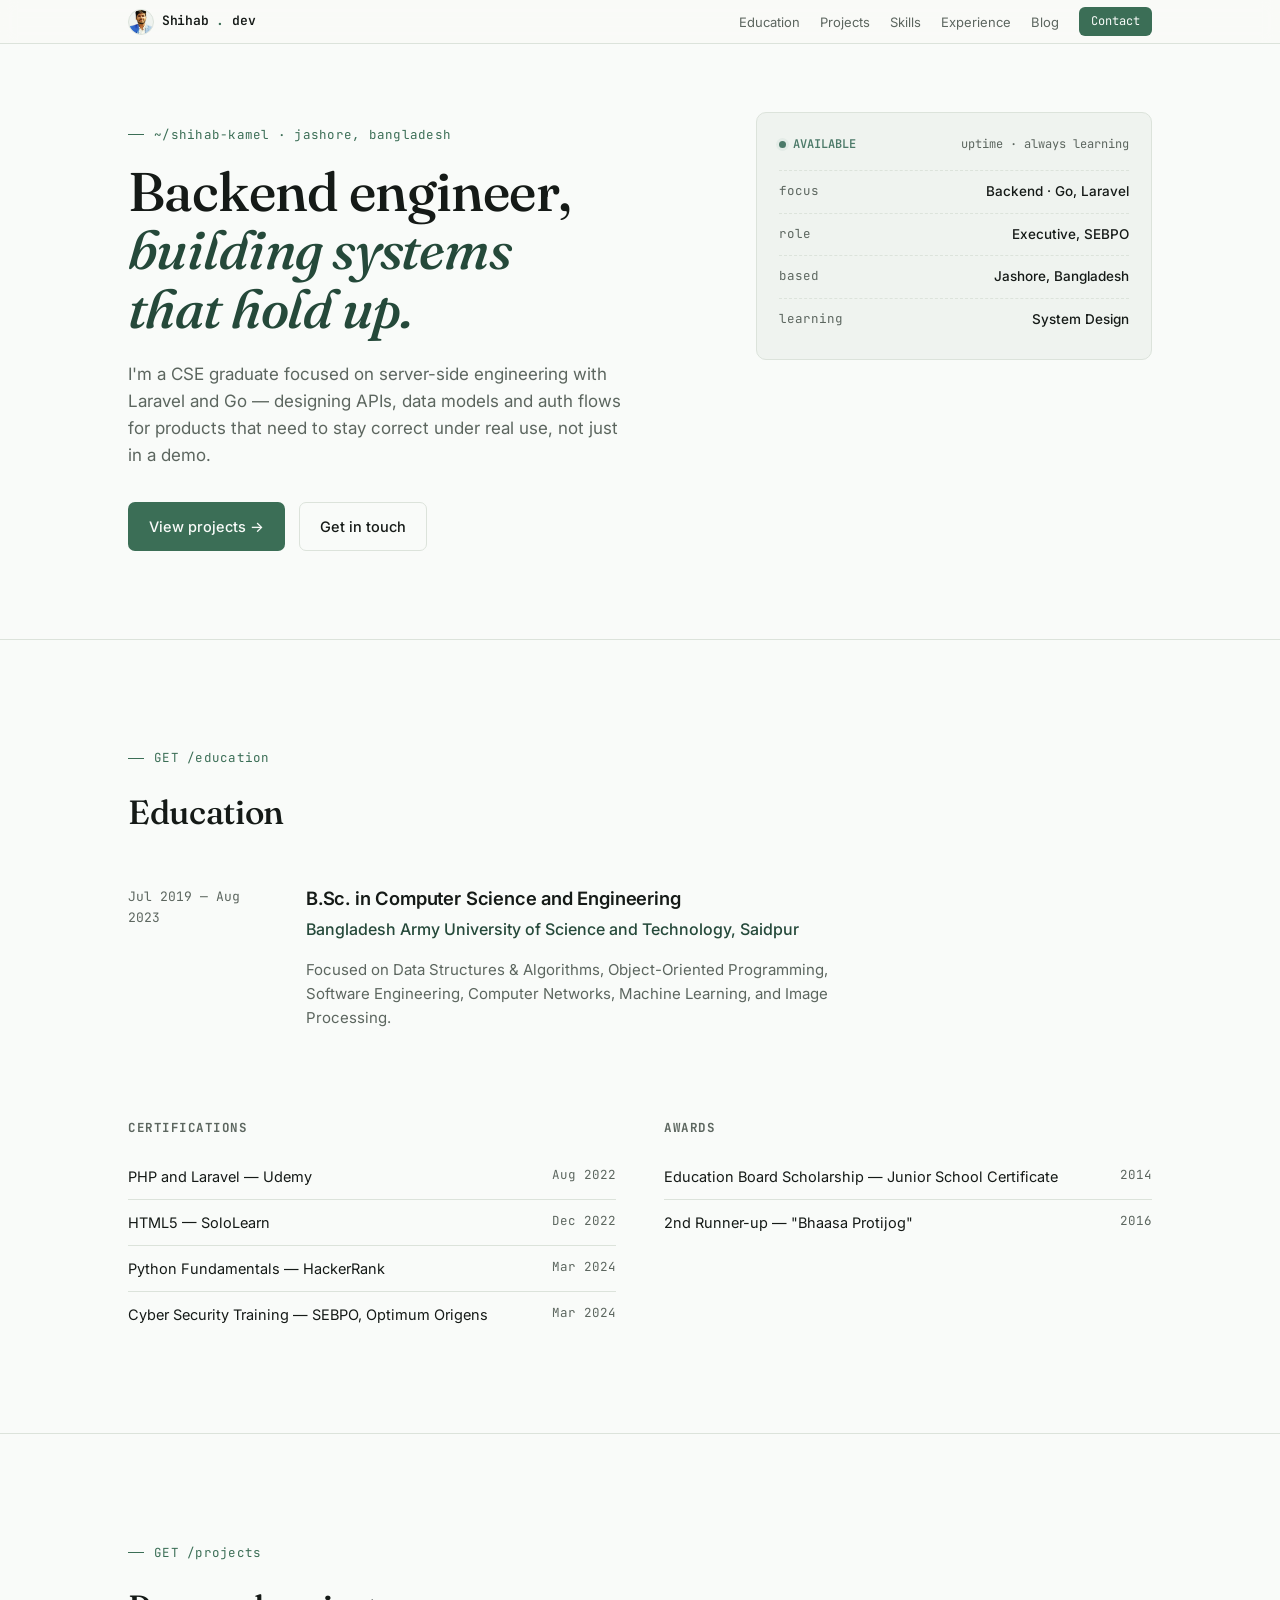
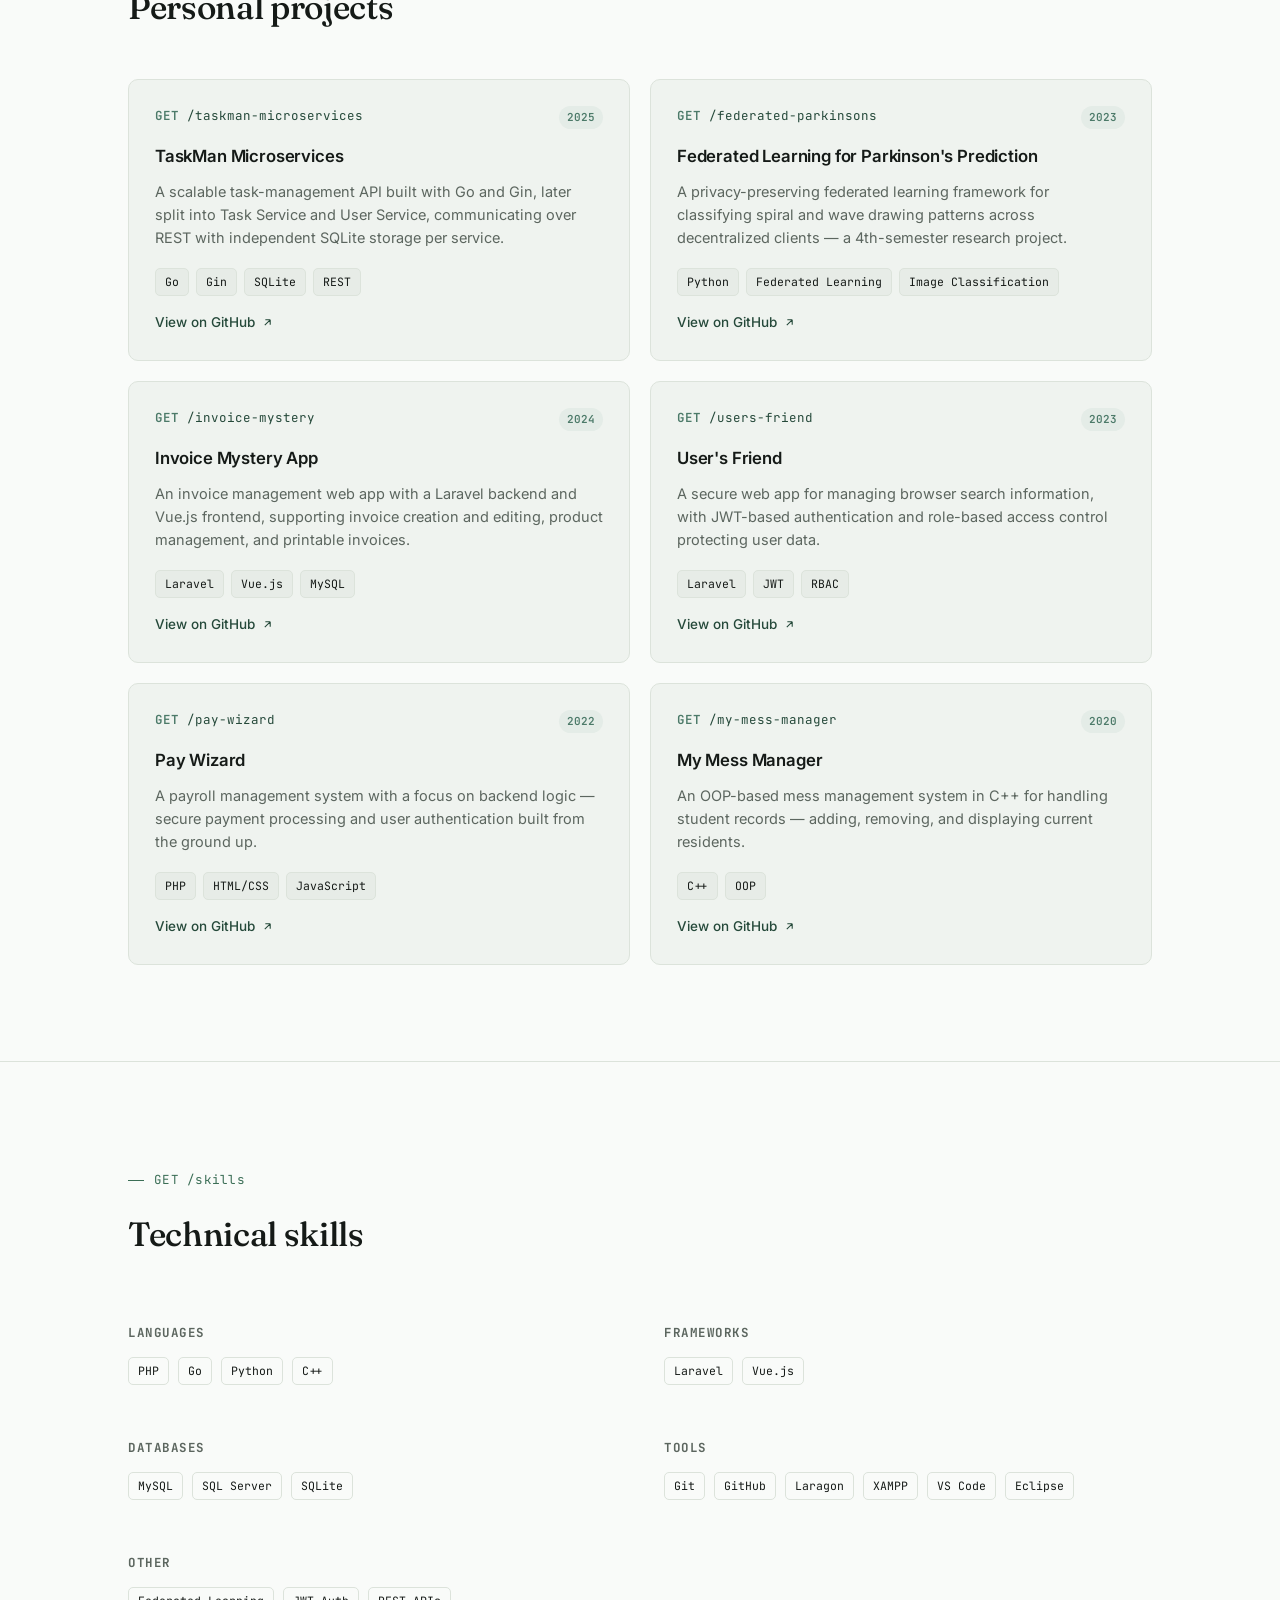
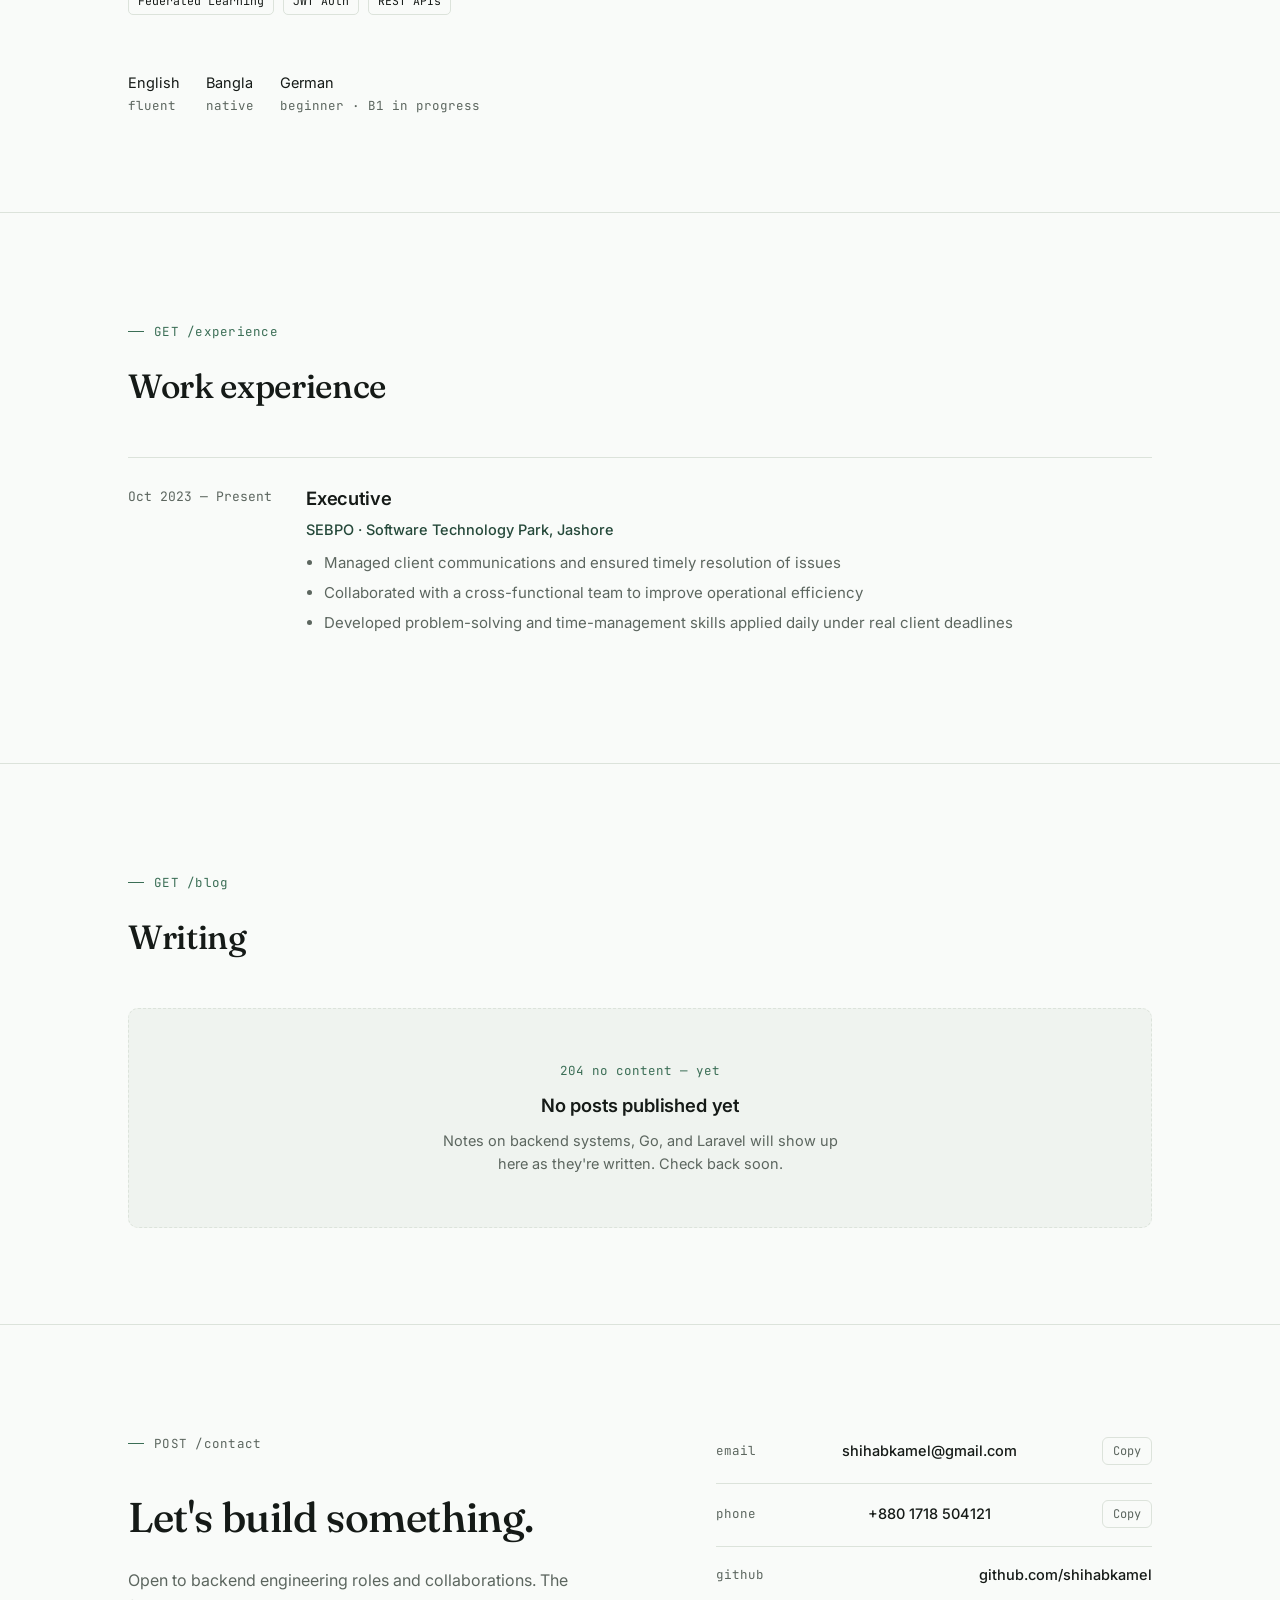
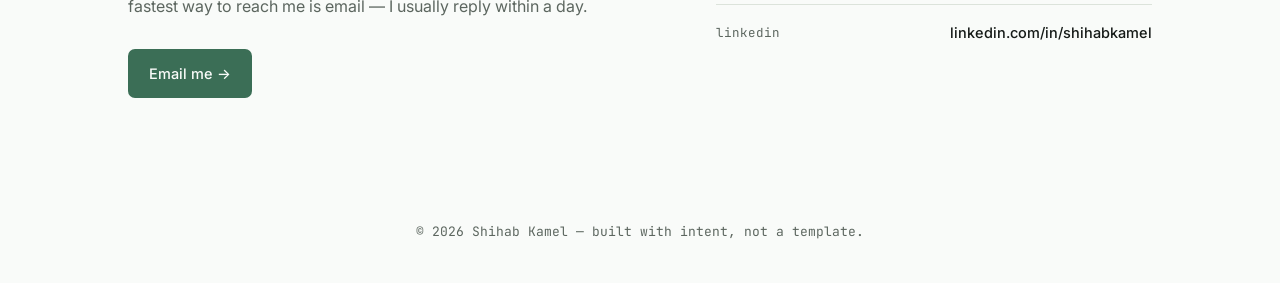
==== index.html @ ed456bc0 "first commit" ====
<!DOCTYPE html>
<html lang="en">
<head>
<meta charset="UTF-8">
<meta name="viewport" content="width=device-width, initial-scale=1.0">
<title>Shihab Kamel — Backend Engineer</title>
<meta name="description" content="Shihab Kamel — Backend engineer specializing in Laravel, Go and scalable, secure web systems.">
<link rel="preconnect" href="https://fonts.googleapis.com">
<link rel="preconnect" href="https://fonts.gstatic.com" crossorigin>
<link href="https://fonts.googleapis.com/css2?family=Fraunces:opsz,wght@9..144,300;9..144,400;9..144,500;9..144,600&family=Inter:wght@400;500;600;700&family=JetBrains+Mono:wght@400;500;600&display=swap" rel="stylesheet">
<style>
  :root{
    --paper:#F9FBF9;
    --surface:#EFF3EF;
    --surface-2:#E7ECE7;
    --ink:#151A17;
    --muted:#5C665F;
    --line:#DCE3DB;
    --accent:#3B6E56;
    --accent-ink:#25493A;
    --accent-soft:#E4EEE7;
    --status:#4C7A69;
    --status-soft:#E4ECE7;
    --radius:10px;
    --maxw:1080px;
  }

  *{box-sizing:border-box;}
  html{scroll-behavior:smooth;}
  @media (prefers-reduced-motion: reduce){
    html{scroll-behavior:auto;}
    *{animation-duration:0.001ms !important; animation-iteration-count:1 !important; transition-duration:0.001ms !important; scroll-behavior:auto !important;}
  }

  body{
    margin:0;
    background:var(--paper);
    color:var(--ink);
    font-family:'Inter', sans-serif;
    font-size:16px;
    line-height:1.6;
    -webkit-font-smoothing:antialiased;
  }

  h1,h2,h3{
    font-family:'Fraunces', serif;
    font-weight:500;
    letter-spacing:-0.01em;
    margin:0;
    color:var(--ink);
  }

  a{color:inherit; text-decoration:none;}
  a:focus-visible, button:focus-visible, .card:focus-visible{
    outline:2px solid var(--accent);
    outline-offset:3px;
    border-radius:4px;
  }

  .mono{
    font-family:'JetBrains Mono', monospace;
  }

  .wrap{
    max-width:var(--maxw);
    margin:0 auto;
    padding:0 28px;
  }

  /* ---------- Header ---------- */
  header{
    position:fixed; top:0; left:0; right:0;
    z-index:100;
    background:rgba(250,250,247,0.86);
    backdrop-filter:blur(8px);
    border-bottom:1px solid var(--line);
  }
  .nav-inner{
    max-width:var(--maxw);
    margin:0 auto;
    padding:7px 28px;
    display:flex;
    align-items:center;
    justify-content:space-between;
  }
  .logo{
    display:flex;
    align-items:center;
    gap:8px;
    font-family:'JetBrains Mono', monospace;
    font-size:13px;
    font-weight:600;
    letter-spacing:-0.02em;
  }
  .logo img{
    width:26px;
    height:26px;
    border-radius:50%;
    object-fit:cover;
    border:1px solid var(--line);
    background:var(--surface);
  }
  .logo span{color:var(--accent);}
  .links{
    display:flex;
    flex-wrap:nowrap;
    align-items:center;
    gap:20px;
    list-style:none;
    margin:0; padding:0;
    white-space:nowrap;
  }
  .links a{
    font-size:13px;
    color:var(--muted);
    transition:color .15s ease;
    position:relative;
  }
  .links a:hover{color:var(--ink);}
  .links a.nav-cta{
    font-size:12px;
    font-family:'JetBrains Mono', monospace;
    background:var(--accent);
    color:var(--paper);
    padding:5px 12px;
    border-radius:6px;
    display:inline-block;
  }
  .links a.nav-cta:hover{background:var(--accent-ink); color:var(--paper);}
  .menu-btn{
    display:none;
    background:none; border:none; cursor:pointer;
    width:28px; height:28px;
    flex-direction:column; justify-content:center; gap:5px;
  }
  .menu-btn span{
    display:block; height:2px; width:100%; background:var(--ink);
  }

  @media (max-width:760px){
    .links{
      position:fixed;
      top:41px; left:0; right:0;
      background:var(--paper);
      border-bottom:1px solid var(--line);
      flex-direction:column;
      align-items:flex-start;
      white-space:normal;
      padding:18px 28px 22px;
      gap:14px;
      transform:translateY(-8px);
      opacity:0;
      pointer-events:none;
      transition:opacity .18s ease, transform .18s ease;
    }
    .links.open{
      opacity:1; transform:translateY(0); pointer-events:auto;
    }
    .links a{font-size:15px;}
    .menu-btn{display:flex;}
    .nav-cta{display:none;}
  }

  section{
    padding:96px 0;
    border-bottom:1px solid var(--line);
  }
  section:last-of-type{border-bottom:none;}

  .eyebrow{
    font-family:'JetBrains Mono', monospace;
    font-size:12.5px;
    color:var(--accent);
    letter-spacing:0.02em;
    display:flex;
    align-items:center;
    gap:10px;
    margin-bottom:18px;
  }
  .eyebrow::before{
    content:'';
    width:16px; height:1px;
    background:var(--accent);
    display:inline-block;
  }

  .reveal{
    opacity:0;
    transform:translateY(16px);
    transition:opacity .6s ease, transform .6s ease;
  }
  .reveal.in{opacity:1; transform:translateY(0);}

  /* ---------- Hero ---------- */
  #home{
    padding-top:112px;
    padding-bottom:88px;
    border-bottom:1px solid var(--line);
  }
  .hero-grid{
    display:grid;
    grid-template-columns:1.3fr 0.9fr;
    gap:56px;
    align-items:start;
  }
  .hero h1{
    font-size:clamp(2.3rem, 4.6vw, 3.4rem);
    line-height:1.08;
    margin-bottom:22px;
  }
  .hero h1 em{
    font-style:italic;
    color:var(--accent-ink);
  }
  .hero p.lede{
    font-size:17px;
    color:var(--muted);
    max-width:46ch;
    margin-bottom:32px;
  }
  .hero-actions{
    display:flex;
    gap:14px;
    flex-wrap:wrap;
  }
  .btn{
    font-size:14.5px;
    font-weight:500;
    padding:12px 20px;
    border-radius:7px;
    display:inline-flex;
    align-items:center;
    gap:8px;
    transition:all .15s ease;
    border:1px solid transparent;
  }
  .btn-primary{
    background:var(--accent);
    color:var(--paper);
  }
  .btn-primary:hover{background:var(--accent-ink);}
  .btn-ghost{
    border-color:var(--line);
    color:var(--ink);
  }
  .btn-ghost:hover{border-color:var(--ink);}

  /* status card */
  .status-card{
    background:var(--surface);
    border:1px solid var(--line);
    border-radius:var(--radius);
    padding:22px 22px 18px;
  }
  .status-head{
    display:flex; align-items:center; justify-content:space-between;
    margin-bottom:16px;
    font-family:'JetBrains Mono', monospace;
    font-size:12px;
    color:var(--muted);
  }
  .status-dot{
    display:inline-flex; align-items:center; gap:7px;
    color:var(--status);
    font-weight:600;
  }
  .status-dot::before{
    content:'';
    width:7px; height:7px; border-radius:50%;
    background:var(--status);
    box-shadow:0 0 0 3px var(--status-soft);
  }
  .status-row{
    display:flex;
    justify-content:space-between;
    padding:10px 0;
    border-top:1px dashed var(--line);
    font-size:13.5px;
  }
  .status-row:first-of-type{border-top:none;}
  .status-row .k{color:var(--muted); font-family:'JetBrains Mono', monospace; font-size:12.5px;}
  .status-row .v{font-weight:500; text-align:right;}

  @media (max-width:820px){
    .hero-grid{grid-template-columns:1fr; gap:36px;}
  }

  /* ---------- Section heads ---------- */
  .section-head{
    display:flex;
    align-items:baseline;
    justify-content:space-between;
    margin-bottom:44px;
    gap:20px;
    flex-wrap:wrap;
  }
  .section-head h2{font-size:clamp(1.6rem, 3vw, 2.1rem);}

  /* ---------- Experience ---------- */
  .timeline-item{
    display:grid;
    grid-template-columns:150px 1fr;
    gap:28px;
    padding:26px 0;
    border-top:1px solid var(--line);
  }
  .timeline-item:first-child{border-top:none;}
  .timeline-date{
    font-family:'JetBrains Mono', monospace;
    font-size:13px;
    color:var(--muted);
    padding-top:3px;
  }
  .timeline-body h3{font-size:1.15rem; margin-bottom:4px; font-weight:600; font-family:'Inter', sans-serif;}
  .timeline-org{color:var(--accent-ink); font-size:14.5px; margin-bottom:10px; font-weight:500;}
  .timeline-body ul{margin:0; padding-left:18px; color:var(--muted); font-size:15px;}
  .timeline-body li{margin-bottom:6px;}

  @media (max-width:600px){
    .timeline-item{grid-template-columns:1fr; gap:8px;}
  }

  /* ---------- Education ---------- */
  .edu-card{
    display:grid;
    grid-template-columns:150px 1fr;
    gap:28px;
  }
  @media (max-width:600px){ .edu-card{grid-template-columns:1fr; gap:8px;} }
  .edu-card h3{font-size:1.15rem; font-family:'Inter',sans-serif; font-weight:600; margin-bottom:4px;}
  .edu-org{color:var(--accent-ink); font-weight:500; margin-bottom:10px;}
  .edu-focus{color:var(--muted); font-size:15px; max-width:60ch;}

  .cred-columns{
    display:grid;
    grid-template-columns:1fr 1fr;
    gap:48px;
    margin-top:56px;
  }
  @media (max-width:700px){ .cred-columns{grid-template-columns:1fr; gap:32px;} }
  .cred-columns h4{
    font-family:'JetBrains Mono', monospace;
    font-size:12.5px;
    text-transform:uppercase;
    letter-spacing:0.04em;
    color:var(--muted);
    margin-bottom:16px;
  }
  .cred-row{
    display:flex; justify-content:space-between; gap:16px;
    padding:11px 0;
    border-top:1px solid var(--line);
    font-size:14.5px;
  }
  .cred-row:first-of-type{border-top:none;}
  .cred-row .date{font-family:'JetBrains Mono', monospace; font-size:12.5px; color:var(--muted); white-space:nowrap;}

  /* ---------- Projects ---------- */
  .project-grid{
    display:grid;
    grid-template-columns:repeat(2, 1fr);
    gap:20px;
  }
  @media (max-width:760px){ .project-grid{grid-template-columns:1fr;} }

  .card{
    background:var(--surface);
    border:1px solid var(--line);
    border-radius:var(--radius);
    padding:26px;
    transition:border-color .15s ease, transform .15s ease;
    display:flex;
    flex-direction:column;
    height:100%;
  }
  .card:hover{border-color:var(--accent); transform:translateY(-2px);}
  .card-top{
    display:flex;
    justify-content:space-between;
    align-items:flex-start;
    margin-bottom:14px;
    gap:12px;
  }
  .route{
    font-family:'JetBrains Mono', monospace;
    font-size:12.5px;
    color:var(--accent-ink);
    word-break:break-all;
  }
  .route .method{color:var(--status); font-weight:600;}
  .badge{
    font-family:'JetBrains Mono', monospace;
    font-size:11px;
    background:var(--status-soft);
    color:var(--status);
    padding:3px 8px;
    border-radius:20px;
    white-space:nowrap;
    font-weight:600;
  }
  .card h3{
    font-family:'Inter', sans-serif;
    font-weight:600;
    font-size:1.05rem;
    margin-bottom:10px;
  }
  .card p{
    color:var(--muted);
    font-size:14.5px;
    margin:0 0 18px;
    flex-grow:1;
  }
  .tag-row{
    display:flex; flex-wrap:wrap; gap:7px;
    margin-bottom:16px;
  }
  .tag{
    font-family:'JetBrains Mono', monospace;
    font-size:11.5px;
    background:var(--surface-2);
    border:1px solid var(--line);
    padding:4px 9px;
    border-radius:5px;
    color:var(--ink);
  }
  .card-link{
    font-size:13.5px;
    font-weight:500;
    color:var(--accent-ink);
    display:inline-flex;
    align-items:center;
    gap:6px;
  }
  .card-link svg{width:13px; height:13px; transition:transform .15s ease;}
  .card:hover .card-link svg{transform:translate(2px,-2px);}

  /* ---------- Skills ---------- */
  .skills-grid{
    display:grid;
    grid-template-columns:repeat(2, 1fr);
    gap:36px 48px;
  }
  @media (max-width:700px){ .skills-grid{grid-template-columns:1fr;} }
  .skill-group h4{
    font-family:'JetBrains Mono', monospace;
    font-size:12.5px;
    text-transform:uppercase;
    letter-spacing:0.04em;
    color:var(--muted);
    margin-bottom:14px;
  }
  .skill-tags{display:flex; flex-wrap:wrap; gap:9px;}
  .skill-tags .tag{background:var(--paper);}

  .lang-row{display:flex; gap:26px; margin-top:56px; flex-wrap:wrap;}
  .lang-item{font-size:14.5px;}
  .lang-item .lvl{color:var(--muted); font-family:'JetBrains Mono', monospace; font-size:12.5px; display:block; margin-top:2px;}

  /* ---------- Blog ---------- */
  .empty-state{
    border:1px dashed var(--line);
    border-radius:var(--radius);
    padding:52px 32px;
    text-align:center;
    background:var(--surface);
  }
  .empty-state .mono{font-size:12.5px; color:var(--accent); margin-bottom:10px; display:block;}
  .empty-state h3{font-family:'Inter',sans-serif; font-weight:600; font-size:1.15rem; margin-bottom:8px;}
  .empty-state p{color:var(--muted); font-size:14.5px; max-width:44ch; margin:0 auto;}

  .blog-card{
    border-top:1px solid var(--line);
    padding:24px 0;
    cursor:pointer;
  }
  .blog-card:first-child{border-top:none;}
  .blog-card-head{display:flex; justify-content:space-between; align-items:baseline; gap:16px; flex-wrap:wrap;}
  .blog-card h3{font-family:'Inter',sans-serif; font-weight:600; font-size:1.1rem;}
  .blog-card .date{font-family:'JetBrains Mono',monospace; font-size:12px; color:var(--muted); white-space:nowrap;}
  .blog-card p.excerpt{color:var(--muted); font-size:14.5px; margin:8px 0 0;}
  .blog-card .expand{
    margin-top:16px; padding-top:16px; border-top:1px dashed var(--line);
    font-size:14.5px; color:var(--ink); display:none; white-space:pre-wrap;
  }
  .blog-card.open .expand{display:block;}
  .blog-card .read-more{
    font-family:'JetBrains Mono',monospace; font-size:12px; color:var(--accent-ink);
    margin-top:10px; display:inline-block;
  }

  .blog-card{
    background:var(--surface);
    border:1px solid var(--line);
    border-radius:var(--radius);
    padding:26px;
    margin-bottom:16px;
  }
  .blog-meta{font-size:12.5px; color:var(--muted); margin-bottom:8px;}
  .blog-card h3{font-family:'Inter',sans-serif; font-weight:600; font-size:1.1rem; margin-bottom:8px;}
  .blog-card > p{color:var(--muted); font-size:14.5px; margin:0 0 16px;}
  .blog-toggle{
    background:none; border:none; cursor:pointer; padding:0;
    font-size:13.5px; font-weight:500; color:var(--accent-ink);
    display:inline-flex; align-items:center; gap:6px;
    font-family:'Inter', sans-serif;
  }
  .blog-toggle svg{width:13px; height:13px; transition:transform .15s ease;}
  .blog-toggle.open svg{transform:rotate(90deg);}
  .blog-full{
    margin-top:18px; padding-top:18px; border-top:1px dashed var(--line);
    font-size:15px; color:var(--ink); line-height:1.7;
  }
  .blog-full h2, .blog-full h3, .blog-full h4{font-family:'Fraunces',serif; font-weight:500; margin:20px 0 10px;}
  .blog-full p{margin:0 0 14px;}
  .blog-full code{font-family:'JetBrains Mono', monospace; background:var(--surface-2); padding:2px 6px; border-radius:4px; font-size:13.5px;}

  /* ---------- Contact ---------- */
  #contact{border-bottom:none;}
  .contact-grid{
    display:grid;
    grid-template-columns:1.1fr 0.9fr;
    gap:56px;
  }
  @media (max-width:760px){ .contact-grid{grid-template-columns:1fr; gap:40px;} }
  .contact-grid h2{font-size:clamp(1.9rem,4vw,2.6rem); margin-bottom:18px;}
  .contact-grid > div:first-child p{color:var(--muted); max-width:46ch; margin-bottom:30px;}

  .contact-list{list-style:none; margin:0; padding:0; display:flex; flex-direction:column; gap:2px;}
  .contact-list li{
    border-top:1px solid var(--line);
    padding:16px 0;
    display:flex;
    justify-content:space-between;
    align-items:center;
  }
  .contact-list li:first-child{border-top:none;}
  .contact-list .k{font-family:'JetBrains Mono', monospace; font-size:12.5px; color:var(--muted);}
  .contact-list .v{font-weight:500; font-size:14.5px;}
  .copy-btn{
    font-family:'JetBrains Mono', monospace;
    font-size:12px;
    background:none;
    border:1px solid var(--line);
    padding:5px 10px;
    border-radius:6px;
    cursor:pointer;
    color:var(--muted);
    transition:all .15s ease;
  }
  .copy-btn:hover{border-color:var(--accent); color:var(--accent-ink);}

  footer{
    padding:28px 0 40px;
    text-align:center;
    font-size:13px;
    color:var(--muted);
    font-family:'JetBrains Mono', monospace;
  }
</style>
</head>
<body>

<header>
  <div class="nav-inner">
    <a href="#home" class="logo"><img src="[data-uri]" alt="Shihab Kamel">Shihab<span>.</span>dev</a>
    <button class="menu-btn" id="menuBtn" aria-label="Toggle menu" aria-expanded="false">
      <span></span><span></span><span></span>
    </button>
    <ul class="links" id="navLinks">
      <li><a href="#education">Education</a></li>
      <li><a href="#projects">Projects</a></li>
      <li><a href="#skills">Skills</a></li>
      <li><a href="#experience">Experience</a></li>
      <li><a href="#blog">Blog</a></li>
      <li><a href="#contact" class="nav-cta">Contact</a></li>
    </ul>
  </div>
</header>

<main>

  <!-- HERO -->
  <section id="home">
    <div class="wrap">
      <div class="hero-grid">
        <div class="hero">
          <p class="eyebrow mono">~/shihab-kamel · jashore, bangladesh</p>
          <h1>Backend engineer, <em>building systems<br>that hold up.</em></h1>
          <p class="lede">I'm a CSE graduate focused on server-side engineering with Laravel and Go — designing APIs, data models and auth flows for products that need to stay correct under real use, not just in a demo.</p>
          <div class="hero-actions">
            <a href="#projects" class="btn btn-primary">View projects →</a>
            <a href="#contact" class="btn btn-ghost">Get in touch</a>
          </div>
        </div>
        <div class="status-card">
          <div class="status-head">
            <span class="status-dot">AVAILABLE</span>
            <span>uptime · always learning</span>
          </div>
          <div class="status-row"><span class="k">focus</span><span class="v">Backend · Go, Laravel</span></div>
          <div class="status-row"><span class="k">role</span><span class="v">Executive, SEBPO</span></div>
          <div class="status-row"><span class="k">based</span><span class="v">Jashore, Bangladesh</span></div>
          <div class="status-row"><span class="k">learning</span><span class="v">System Design</span></div>
        </div>
      </div>
    </div>
  </section>

  <!-- EDUCATION -->
  <section id="education">
    <div class="wrap reveal">
      <p class="eyebrow">GET /education</p>
      <div class="section-head"><h2>Education</h2></div>

      <div class="edu-card">
        <div class="timeline-date">Jul 2019 — Aug 2023</div>
        <div>
          <h3>B.Sc. in Computer Science and Engineering</h3>
          <div class="edu-org">Bangladesh Army University of Science and Technology, Saidpur</div>
          <p class="edu-focus">Focused on Data Structures &amp; Algorithms, Object-Oriented Programming, Software Engineering, Computer Networks, Machine Learning, and Image Processing.</p>
        </div>
      </div>

      <div class="cred-columns">
        <div>
          <h4>Certifications</h4>
          <div class="cred-row"><span>PHP and Laravel — Udemy</span><span class="date">Aug 2022</span></div>
          <div class="cred-row"><span>HTML5 — SoloLearn</span><span class="date">Dec 2022</span></div>
          <div class="cred-row"><span>Python Fundamentals — HackerRank</span><span class="date">Mar 2024</span></div>
          <div class="cred-row"><span>Cyber Security Training — SEBPO, Optimum Origens</span><span class="date">Mar 2024</span></div>
        </div>
        <div>
          <h4>Awards</h4>
          <div class="cred-row"><span>Education Board Scholarship — Junior School Certificate</span><span class="date">2014</span></div>
          <div class="cred-row"><span>2nd Runner-up — "Bhaasa Protijog"</span><span class="date">2016</span></div>
        </div>
      </div>
    </div>
  </section>

  <!-- PROJECTS -->
  <section id="projects">
    <div class="wrap reveal">
      <p class="eyebrow">GET /projects</p>
      <div class="section-head">
        <h2>Personal projects</h2>
      </div>

      <div class="project-grid">

        <div class="card">
          <div class="card-top">
            <span class="route"><span class="method">GET</span> /taskman-microservices</span>
            <span class="badge">2025</span>
          </div>
          <h3>TaskMan Microservices</h3>
          <p>A scalable task-management API built with Go and Gin, later split into Task Service and User Service, communicating over REST with independent SQLite storage per service.</p>
          <div class="tag-row">
            <span class="tag">Go</span><span class="tag">Gin</span><span class="tag">SQLite</span><span class="tag">REST</span>
          </div>
          <a href="#" class="card-link">View on GitHub <svg viewBox="0 0 24 24" fill="none" stroke="currentColor" stroke-width="2"><path d="M7 17L17 7M17 7H8M17 7V16"/></svg></a>
        </div>

        <div class="card">
          <div class="card-top">
            <span class="route"><span class="method">GET</span> /federated-parkinsons</span>
            <span class="badge">2023</span>
          </div>
          <h3>Federated Learning for Parkinson's Prediction</h3>
          <p>A privacy-preserving federated learning framework for classifying spiral and wave drawing patterns across decentralized clients — a 4th-semester research project.</p>
          <div class="tag-row">
            <span class="tag">Python</span><span class="tag">Federated Learning</span><span class="tag">Image Classification</span>
          </div>
          <a href="#" class="card-link">View on GitHub <svg viewBox="0 0 24 24" fill="none" stroke="currentColor" stroke-width="2"><path d="M7 17L17 7M17 7H8M17 7V16"/></svg></a>
        </div>

        <div class="card">
          <div class="card-top">
            <span class="route"><span class="method">GET</span> /invoice-mystery</span>
            <span class="badge">2024</span>
          </div>
          <h3>Invoice Mystery App</h3>
          <p>An invoice management web app with a Laravel backend and Vue.js frontend, supporting invoice creation and editing, product management, and printable invoices.</p>
          <div class="tag-row">
            <span class="tag">Laravel</span><span class="tag">Vue.js</span><span class="tag">MySQL</span>
          </div>
          <a href="#" class="card-link">View on GitHub <svg viewBox="0 0 24 24" fill="none" stroke="currentColor" stroke-width="2"><path d="M7 17L17 7M17 7H8M17 7V16"/></svg></a>
        </div>

        <div class="card">
          <div class="card-top">
            <span class="route"><span class="method">GET</span> /users-friend</span>
            <span class="badge">2023</span>
          </div>
          <h3>User's Friend</h3>
          <p>A secure web app for managing browser search information, with JWT-based authentication and role-based access control protecting user data.</p>
          <div class="tag-row">
            <span class="tag">Laravel</span><span class="tag">JWT</span><span class="tag">RBAC</span>
          </div>
          <a href="#" class="card-link">View on GitHub <svg viewBox="0 0 24 24" fill="none" stroke="currentColor" stroke-width="2"><path d="M7 17L17 7M17 7H8M17 7V16"/></svg></a>
        </div>

        <div class="card">
          <div class="card-top">
            <span class="route"><span class="method">GET</span> /pay-wizard</span>
            <span class="badge">2022</span>
          </div>
          <h3>Pay Wizard</h3>
          <p>A payroll management system with a focus on backend logic — secure payment processing and user authentication built from the ground up.</p>
          <div class="tag-row">
            <span class="tag">PHP</span><span class="tag">HTML/CSS</span><span class="tag">JavaScript</span>
          </div>
          <a href="#" class="card-link">View on GitHub <svg viewBox="0 0 24 24" fill="none" stroke="currentColor" stroke-width="2"><path d="M7 17L17 7M17 7H8M17 7V16"/></svg></a>
        </div>

        <div class="card">
          <div class="card-top">
            <span class="route"><span class="method">GET</span> /my-mess-manager</span>
            <span class="badge">2020</span>
          </div>
          <h3>My Mess Manager</h3>
          <p>An OOP-based mess management system in C++ for handling student records — adding, removing, and displaying current residents.</p>
          <div class="tag-row">
            <span class="tag">C++</span><span class="tag">OOP</span>
          </div>
          <a href="#" class="card-link">View on GitHub <svg viewBox="0 0 24 24" fill="none" stroke="currentColor" stroke-width="2"><path d="M7 17L17 7M17 7H8M17 7V16"/></svg></a>
        </div>

      </div>
    </div>
  </section>

  <!-- SKILLS -->
  <section id="skills">
    <div class="wrap reveal">
      <p class="eyebrow">GET /skills</p>
      <div class="section-head"><h2>Technical skills</h2></div>

      <div class="skills-grid">
        <div class="skill-group">
          <h4>Languages</h4>
          <div class="skill-tags">
            <span class="tag">PHP</span><span class="tag">Go</span><span class="tag">Python</span><span class="tag">C++</span>
          </div>
        </div>
        <div class="skill-group">
          <h4>Frameworks</h4>
          <div class="skill-tags">
            <span class="tag">Laravel</span><span class="tag">Vue.js</span>
          </div>
        </div>
        <div class="skill-group">
          <h4>Databases</h4>
          <div class="skill-tags">
            <span class="tag">MySQL</span><span class="tag">SQL Server</span><span class="tag">SQLite</span>
          </div>
        </div>
        <div class="skill-group">
          <h4>Tools</h4>
          <div class="skill-tags">
            <span class="tag">Git</span><span class="tag">GitHub</span><span class="tag">Laragon</span><span class="tag">XAMPP</span><span class="tag">VS Code</span><span class="tag">Eclipse</span>
          </div>
        </div>
        <div class="skill-group">
          <h4>Other</h4>
          <div class="skill-tags">
            <span class="tag">Federated Learning</span><span class="tag">JWT Auth</span><span class="tag">REST APIs</span>
          </div>
        </div>
      </div>

      <div class="lang-row">
        <div class="lang-item">English <span class="lvl">fluent</span></div>
        <div class="lang-item">Bangla <span class="lvl">native</span></div>
        <div class="lang-item">German <span class="lvl">beginner · B1 in progress</span></div>
      </div>
    </div>
  </section>

  <!-- EXPERIENCE -->
  <section id="experience">
    <div class="wrap reveal">
      <p class="eyebrow">GET /experience</p>
      <div class="section-head"><h2>Work experience</h2></div>

      <div class="timeline-item">
        <div class="timeline-date">Oct 2023 — Present</div>
        <div class="timeline-body">
          <h3>Executive</h3>
          <div class="timeline-org">SEBPO · Software Technology Park, Jashore</div>
          <ul>
            <li>Managed client communications and ensured timely resolution of issues</li>
            <li>Collaborated with a cross-functional team to improve operational efficiency</li>
            <li>Developed problem-solving and time-management skills applied daily under real client deadlines</li>
          </ul>
        </div>
      </div>
    </div>
  </section>

  <!-- BLOG -->
  <section id="blog">
    <div class="wrap reveal">
      <p class="eyebrow">GET /blog</p>
      <div class="section-head"><h2>Writing</h2></div>

      <div id="blogContainer">
        <div class="empty-state">
          <span class="mono">204 no content — yet</span>
          <h3>No posts published yet</h3>
          <p>Notes on backend systems, Go, and Laravel will show up here as they're written. Check back soon.</p>
        </div>
      </div>
    </div>
  </section>

  <!-- CONTACT -->
  <section id="contact">
    <div class="wrap reveal">
      <div class="contact-grid">
        <div>
          <p class="eyebrow">POST /contact</p>
          <h2>Let's build something.</h2>
          <p>Open to backend engineering roles and collaborations. The fastest way to reach me is email — I usually reply within a day.</p>
          <a href="mailto:shihabkamel@gmail.com" class="btn btn-primary">Email me →</a>
        </div>
        <ul class="contact-list">
          <li>
            <span class="k">email</span>
            <span class="v">shihabkamel@gmail.com</span>
            <button class="copy-btn" data-copy="shihabkamel@gmail.com">Copy</button>
          </li>
          <li>
            <span class="k">phone</span>
            <span class="v">+880 1718 504121</span>
            <button class="copy-btn" data-copy="+8801718504121">Copy</button>
          </li>
          <li>
            <span class="k">github</span>
            <a class="v" href="#">github.com/shihabkamel</a>
          </li>
          <li>
            <span class="k">linkedin</span>
            <a class="v" href="#">linkedin.com/in/shihabkamel</a>
          </li>
        </ul>
      </div>
    </div>
  </section>

</main>

<footer>
  © <span id="year"></span> Shihab Kamel — built with intent, not a template.
</footer>

<script>
  document.getElementById('year').textContent = new Date().getFullYear();

  // mobile menu
  const menuBtn = document.getElementById('menuBtn');
  const navLinks = document.getElementById('navLinks');
  menuBtn.addEventListener('click', () => {
    const isOpen = navLinks.classList.toggle('open');
    menuBtn.setAttribute('aria-expanded', isOpen);
  });
  navLinks.querySelectorAll('a').forEach(a => a.addEventListener('click', () => {
    navLinks.classList.remove('open');
    menuBtn.setAttribute('aria-expanded', 'false');
  }));

  // scroll reveal
  const revealEls = document.querySelectorAll('.reveal');
  if ('IntersectionObserver' in window) {
    const io = new IntersectionObserver((entries) => {
      entries.forEach(e => {
        if (e.isIntersecting) {
          e.target.classList.add('in');
          io.unobserve(e.target);
        }
      });
    }, { threshold: 0.12 });
    revealEls.forEach(el => io.observe(el));
  } else {
    revealEls.forEach(el => el.classList.add('in'));
  }

  // copy buttons
  document.querySelectorAll('.copy-btn').forEach(btn => {
    btn.addEventListener('click', async () => {
      const text = btn.getAttribute('data-copy');
      try {
        await navigator.clipboard.writeText(text);
        const original = btn.textContent;
        btn.textContent = 'Copied';
        setTimeout(() => { btn.textContent = original; }, 1500);
      } catch (e) {
        btn.textContent = text;
      }
    });
  });

  // ---------- blog: fetch published posts from the API ----------
  // Set this once the API is deployed on Render, e.g.
  // const BLOG_API_BASE = 'https://blog-api-xxxx.onrender.com/api';
  const BLOG_API_BASE = '';

  async function loadBlogPosts() {
    if (!BLOG_API_BASE) return; // no API configured yet — keep the static empty state

    const container = document.getElementById('blogContainer');
    try {
      const res = await fetch(BLOG_API_BASE + '/posts');
      if (!res.ok) throw new Error('request failed');
      const posts = await res.json();

      if (!posts.length) return; // keep the existing empty state markup

      container.innerHTML = '';
      posts.forEach(post => {
        const card = document.createElement('div');
        card.className = 'blog-card';
        const date = post.published_at
          ? new Date(post.published_at).toLocaleDateString('en-US', { year: 'numeric', month: 'short', day: 'numeric' })
          : '';
        card.innerHTML = `
          <div class="blog-card-head">
            <h3>${escapeHtml(post.title)}</h3>
            <span class="date">${date}</span>
          </div>
          <p class="excerpt">${escapeHtml(post.excerpt || '')}</p>
          <span class="read-more">Read more →</span>
          <div class="expand"></div>
        `;
        card.addEventListener('click', () => toggleBlogCard(card, post.slug));
        container.appendChild(card);
      });
    } catch (err) {
      // API unreachable or not deployed yet — leave the static empty state in place
    }
  }

  async function toggleBlogCard(card, slug) {
    const expand = card.querySelector('.expand');
    const isOpen = card.classList.contains('open');

    if (isOpen) {
      card.classList.remove('open');
      return;
    }

    if (!expand.dataset.loaded) {
      try {
        const res = await fetch(BLOG_API_BASE + '/posts/' + encodeURIComponent(slug));
        const post = await res.json();
        expand.textContent = post.content || '';
        expand.dataset.loaded = 'true';
      } catch (err) {
        expand.textContent = 'Could not load this post right now.';
      }
    }
    card.classList.add('open');
  }

  function escapeHtml(s) {
    return String(s).replace(/[&<>"']/g, c => ({'&':'&amp;','<':'&lt;','>':'&gt;','"':'&quot;',"'":'&#39;'}[c]));
  }

  loadBlogPosts();
</script>

</body>
</html>
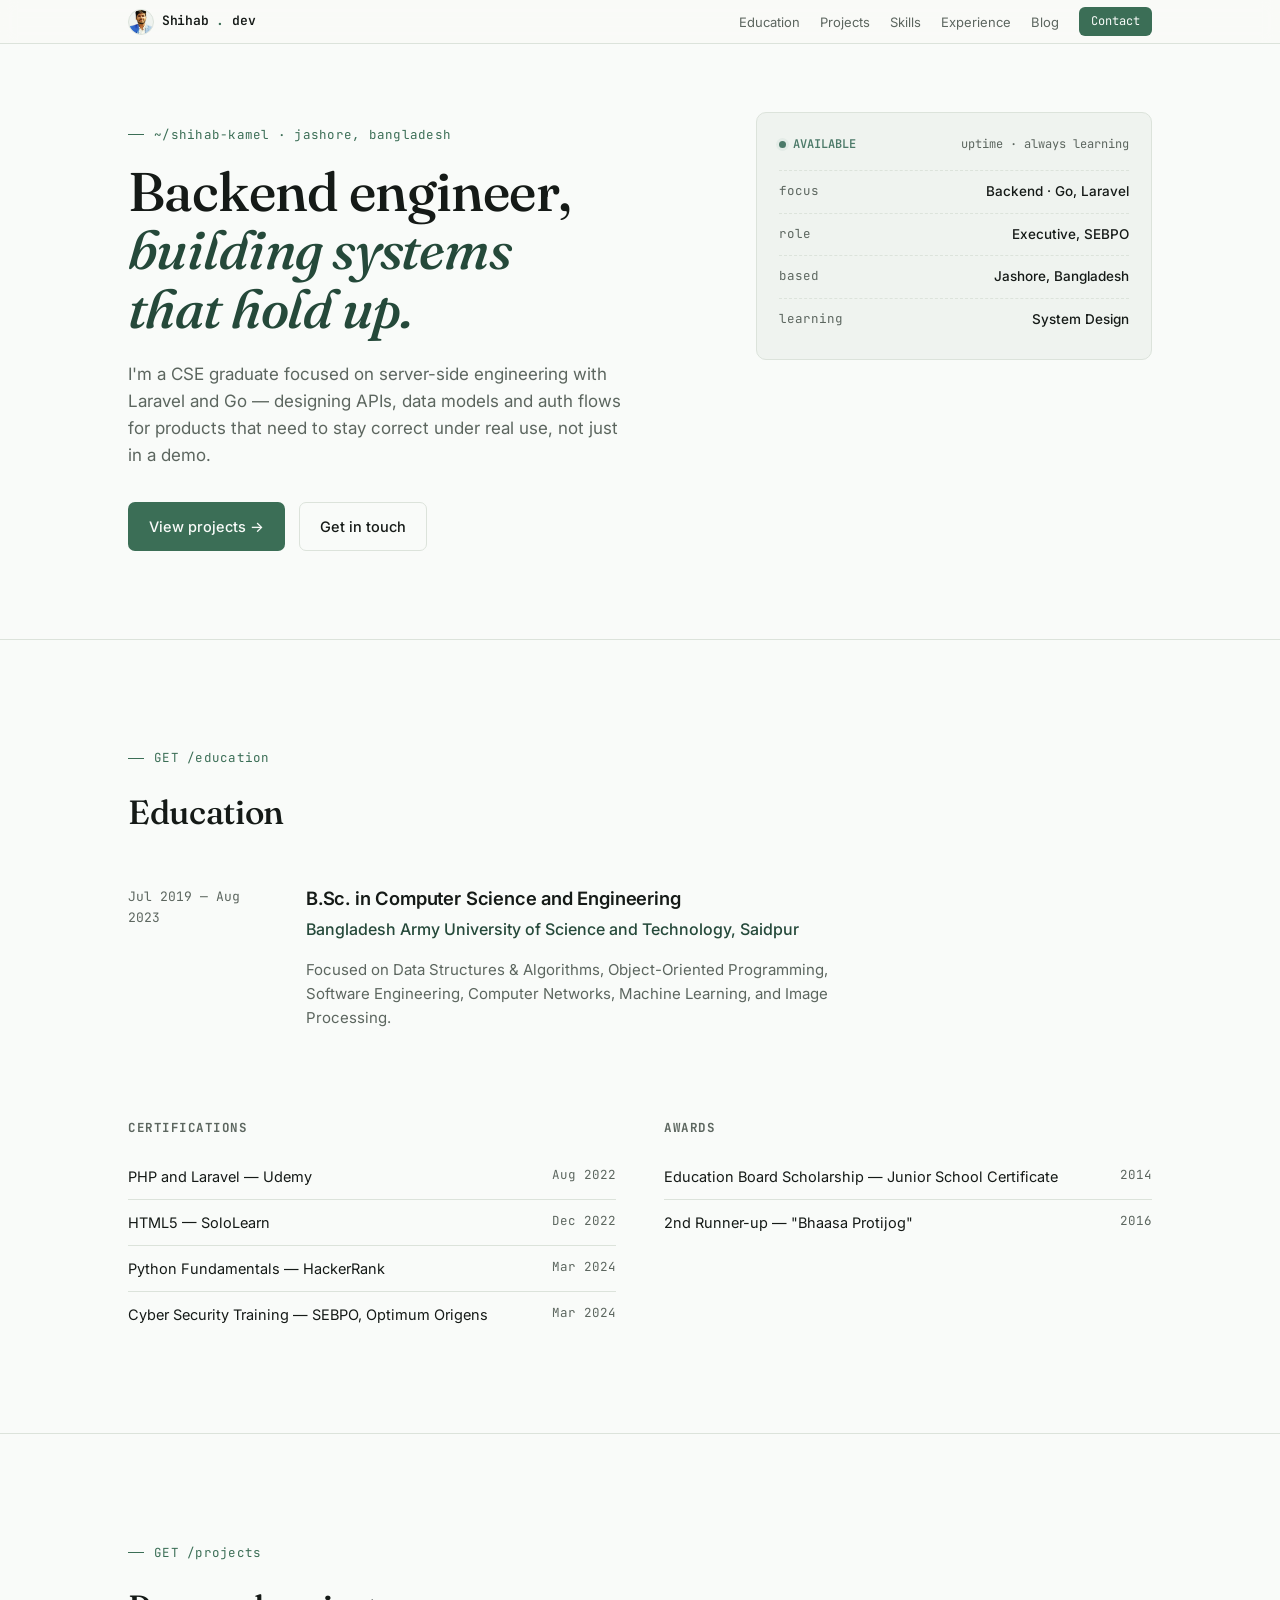
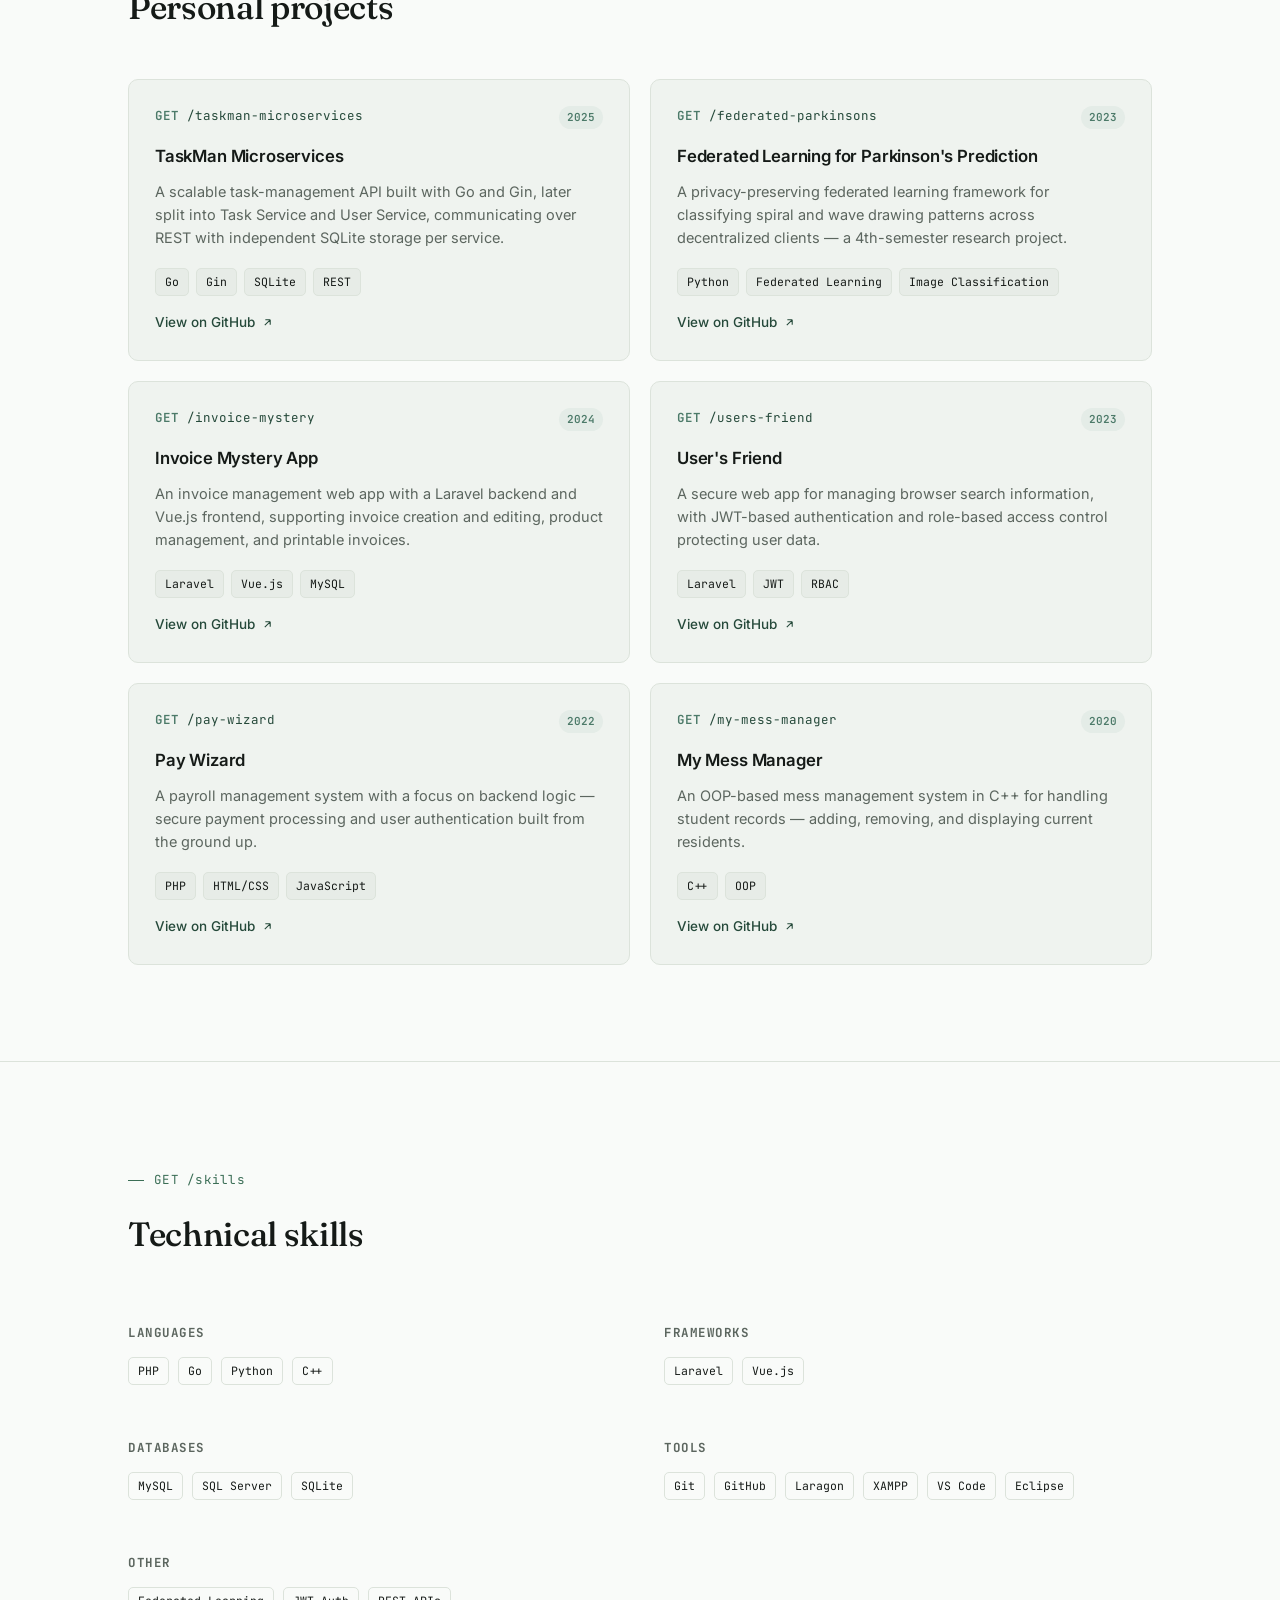
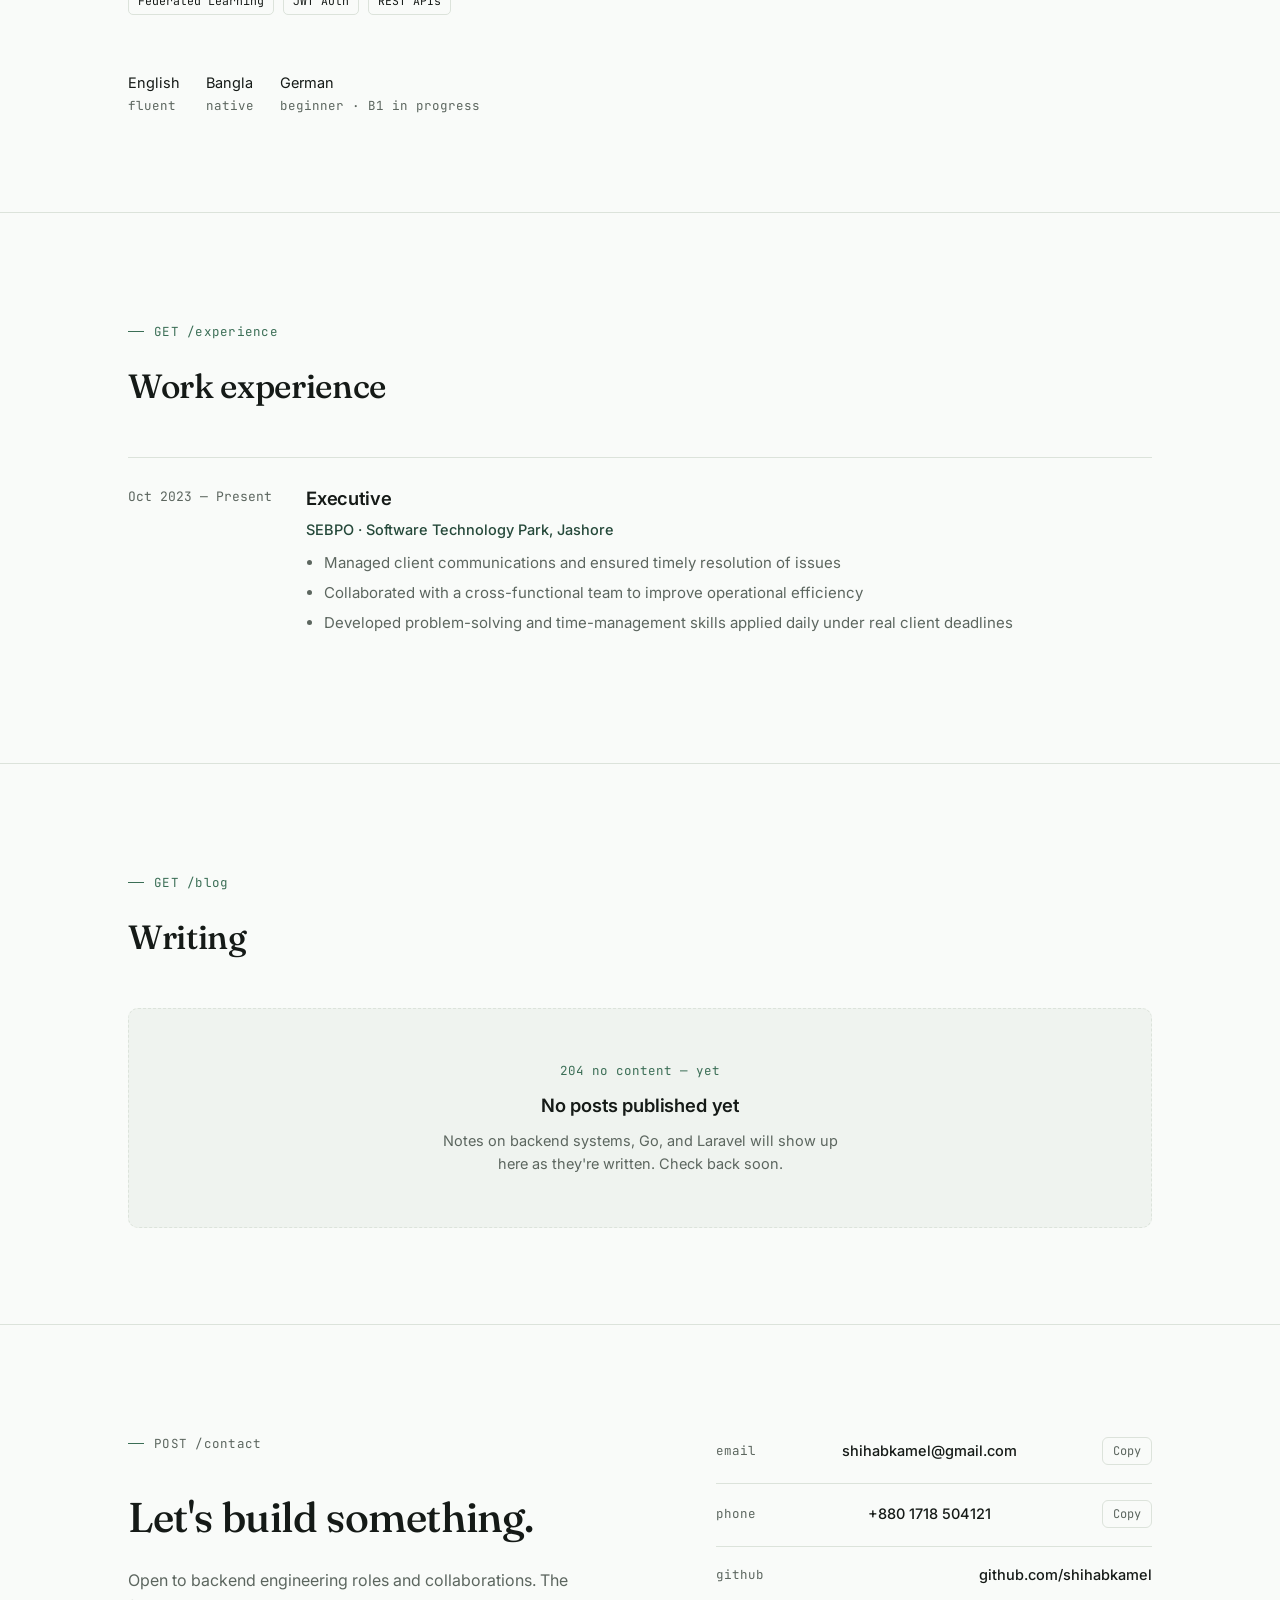
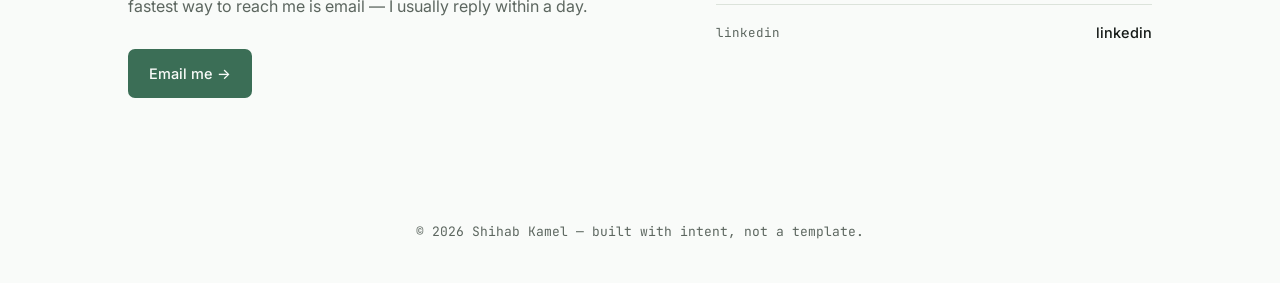
==== commit b160e2a7: "linkedin added" ====
--- a/index.html
+++ b/index.html
@@ -1,929 +1,1379 @@
 <!DOCTYPE html>
 <html lang="en">
+
 <head>
-<meta charset="UTF-8">
-<meta name="viewport" content="width=device-width, initial-scale=1.0">
-<title>Shihab Kamel — Backend Engineer</title>
-<meta name="description" content="Shihab Kamel — Backend engineer specializing in Laravel, Go and scalable, secure web systems.">
-<link rel="preconnect" href="https://fonts.googleapis.com">
-<link rel="preconnect" href="https://fonts.gstatic.com" crossorigin>
-<link href="https://fonts.googleapis.com/css2?family=Fraunces:opsz,wght@9..144,300;9..144,400;9..144,500;9..144,600&family=Inter:wght@400;500;600;700&family=JetBrains+Mono:wght@400;500;600&display=swap" rel="stylesheet">
-<style>
-  :root{
-    --paper:#F9FBF9;
-    --surface:#EFF3EF;
-    --surface-2:#E7ECE7;
-    --ink:#151A17;
-    --muted:#5C665F;
-    --line:#DCE3DB;
-    --accent:#3B6E56;
-    --accent-ink:#25493A;
-    --accent-soft:#E4EEE7;
-    --status:#4C7A69;
-    --status-soft:#E4ECE7;
-    --radius:10px;
-    --maxw:1080px;
-  }
-
-  *{box-sizing:border-box;}
-  html{scroll-behavior:smooth;}
-  @media (prefers-reduced-motion: reduce){
-    html{scroll-behavior:auto;}
-    *{animation-duration:0.001ms !important; animation-iteration-count:1 !important; transition-duration:0.001ms !important; scroll-behavior:auto !important;}
-  }
-
-  body{
-    margin:0;
-    background:var(--paper);
-    color:var(--ink);
-    font-family:'Inter', sans-serif;
-    font-size:16px;
-    line-height:1.6;
-    -webkit-font-smoothing:antialiased;
-  }
-
-  h1,h2,h3{
-    font-family:'Fraunces', serif;
-    font-weight:500;
-    letter-spacing:-0.01em;
-    margin:0;
-    color:var(--ink);
-  }
-
-  a{color:inherit; text-decoration:none;}
-  a:focus-visible, button:focus-visible, .card:focus-visible{
-    outline:2px solid var(--accent);
-    outline-offset:3px;
-    border-radius:4px;
-  }
-
-  .mono{
-    font-family:'JetBrains Mono', monospace;
-  }
-
-  .wrap{
-    max-width:var(--maxw);
-    margin:0 auto;
-    padding:0 28px;
-  }
-
-  /* ---------- Header ---------- */
-  header{
-    position:fixed; top:0; left:0; right:0;
-    z-index:100;
-    background:rgba(250,250,247,0.86);
-    backdrop-filter:blur(8px);
-    border-bottom:1px solid var(--line);
-  }
-  .nav-inner{
-    max-width:var(--maxw);
-    margin:0 auto;
-    padding:7px 28px;
-    display:flex;
-    align-items:center;
-    justify-content:space-between;
-  }
-  .logo{
-    display:flex;
-    align-items:center;
-    gap:8px;
-    font-family:'JetBrains Mono', monospace;
-    font-size:13px;
-    font-weight:600;
-    letter-spacing:-0.02em;
-  }
-  .logo img{
-    width:26px;
-    height:26px;
-    border-radius:50%;
-    object-fit:cover;
-    border:1px solid var(--line);
-    background:var(--surface);
-  }
-  .logo span{color:var(--accent);}
-  .links{
-    display:flex;
-    flex-wrap:nowrap;
-    align-items:center;
-    gap:20px;
-    list-style:none;
-    margin:0; padding:0;
-    white-space:nowrap;
-  }
-  .links a{
-    font-size:13px;
-    color:var(--muted);
-    transition:color .15s ease;
-    position:relative;
-  }
-  .links a:hover{color:var(--ink);}
-  .links a.nav-cta{
-    font-size:12px;
-    font-family:'JetBrains Mono', monospace;
-    background:var(--accent);
-    color:var(--paper);
-    padding:5px 12px;
-    border-radius:6px;
-    display:inline-block;
-  }
-  .links a.nav-cta:hover{background:var(--accent-ink); color:var(--paper);}
-  .menu-btn{
-    display:none;
-    background:none; border:none; cursor:pointer;
-    width:28px; height:28px;
-    flex-direction:column; justify-content:center; gap:5px;
-  }
-  .menu-btn span{
-    display:block; height:2px; width:100%; background:var(--ink);
-  }
-
-  @media (max-width:760px){
-    .links{
-      position:fixed;
-      top:41px; left:0; right:0;
-      background:var(--paper);
-      border-bottom:1px solid var(--line);
-      flex-direction:column;
-      align-items:flex-start;
-      white-space:normal;
-      padding:18px 28px 22px;
-      gap:14px;
-      transform:translateY(-8px);
-      opacity:0;
-      pointer-events:none;
-      transition:opacity .18s ease, transform .18s ease;
-    }
-    .links.open{
-      opacity:1; transform:translateY(0); pointer-events:auto;
-    }
-    .links a{font-size:15px;}
-    .menu-btn{display:flex;}
-    .nav-cta{display:none;}
-  }
-
-  section{
-    padding:96px 0;
-    border-bottom:1px solid var(--line);
-  }
-  section:last-of-type{border-bottom:none;}
-
-  .eyebrow{
-    font-family:'JetBrains Mono', monospace;
-    font-size:12.5px;
-    color:var(--accent);
-    letter-spacing:0.02em;
-    display:flex;
-    align-items:center;
-    gap:10px;
-    margin-bottom:18px;
-  }
-  .eyebrow::before{
-    content:'';
-    width:16px; height:1px;
-    background:var(--accent);
-    display:inline-block;
-  }
-
-  .reveal{
-    opacity:0;
-    transform:translateY(16px);
-    transition:opacity .6s ease, transform .6s ease;
-  }
-  .reveal.in{opacity:1; transform:translateY(0);}
-
-  /* ---------- Hero ---------- */
-  #home{
-    padding-top:112px;
-    padding-bottom:88px;
-    border-bottom:1px solid var(--line);
-  }
-  .hero-grid{
-    display:grid;
-    grid-template-columns:1.3fr 0.9fr;
-    gap:56px;
-    align-items:start;
-  }
-  .hero h1{
-    font-size:clamp(2.3rem, 4.6vw, 3.4rem);
-    line-height:1.08;
-    margin-bottom:22px;
-  }
-  .hero h1 em{
-    font-style:italic;
-    color:var(--accent-ink);
-  }
-  .hero p.lede{
-    font-size:17px;
-    color:var(--muted);
-    max-width:46ch;
-    margin-bottom:32px;
-  }
-  .hero-actions{
-    display:flex;
-    gap:14px;
-    flex-wrap:wrap;
-  }
-  .btn{
-    font-size:14.5px;
-    font-weight:500;
-    padding:12px 20px;
-    border-radius:7px;
-    display:inline-flex;
-    align-items:center;
-    gap:8px;
-    transition:all .15s ease;
-    border:1px solid transparent;
-  }
-  .btn-primary{
-    background:var(--accent);
-    color:var(--paper);
-  }
-  .btn-primary:hover{background:var(--accent-ink);}
-  .btn-ghost{
-    border-color:var(--line);
-    color:var(--ink);
-  }
-  .btn-ghost:hover{border-color:var(--ink);}
-
-  /* status card */
-  .status-card{
-    background:var(--surface);
-    border:1px solid var(--line);
-    border-radius:var(--radius);
-    padding:22px 22px 18px;
-  }
-  .status-head{
-    display:flex; align-items:center; justify-content:space-between;
-    margin-bottom:16px;
-    font-family:'JetBrains Mono', monospace;
-    font-size:12px;
-    color:var(--muted);
-  }
-  .status-dot{
-    display:inline-flex; align-items:center; gap:7px;
-    color:var(--status);
-    font-weight:600;
-  }
-  .status-dot::before{
-    content:'';
-    width:7px; height:7px; border-radius:50%;
-    background:var(--status);
-    box-shadow:0 0 0 3px var(--status-soft);
-  }
-  .status-row{
-    display:flex;
-    justify-content:space-between;
-    padding:10px 0;
-    border-top:1px dashed var(--line);
-    font-size:13.5px;
-  }
-  .status-row:first-of-type{border-top:none;}
-  .status-row .k{color:var(--muted); font-family:'JetBrains Mono', monospace; font-size:12.5px;}
-  .status-row .v{font-weight:500; text-align:right;}
-
-  @media (max-width:820px){
-    .hero-grid{grid-template-columns:1fr; gap:36px;}
-  }
-
-  /* ---------- Section heads ---------- */
-  .section-head{
-    display:flex;
-    align-items:baseline;
-    justify-content:space-between;
-    margin-bottom:44px;
-    gap:20px;
-    flex-wrap:wrap;
-  }
-  .section-head h2{font-size:clamp(1.6rem, 3vw, 2.1rem);}
-
-  /* ---------- Experience ---------- */
-  .timeline-item{
-    display:grid;
-    grid-template-columns:150px 1fr;
-    gap:28px;
-    padding:26px 0;
-    border-top:1px solid var(--line);
-  }
-  .timeline-item:first-child{border-top:none;}
-  .timeline-date{
-    font-family:'JetBrains Mono', monospace;
-    font-size:13px;
-    color:var(--muted);
-    padding-top:3px;
-  }
-  .timeline-body h3{font-size:1.15rem; margin-bottom:4px; font-weight:600; font-family:'Inter', sans-serif;}
-  .timeline-org{color:var(--accent-ink); font-size:14.5px; margin-bottom:10px; font-weight:500;}
-  .timeline-body ul{margin:0; padding-left:18px; color:var(--muted); font-size:15px;}
-  .timeline-body li{margin-bottom:6px;}
-
-  @media (max-width:600px){
-    .timeline-item{grid-template-columns:1fr; gap:8px;}
-  }
-
-  /* ---------- Education ---------- */
-  .edu-card{
-    display:grid;
-    grid-template-columns:150px 1fr;
-    gap:28px;
-  }
-  @media (max-width:600px){ .edu-card{grid-template-columns:1fr; gap:8px;} }
-  .edu-card h3{font-size:1.15rem; font-family:'Inter',sans-serif; font-weight:600; margin-bottom:4px;}
-  .edu-org{color:var(--accent-ink); font-weight:500; margin-bottom:10px;}
-  .edu-focus{color:var(--muted); font-size:15px; max-width:60ch;}
-
-  .cred-columns{
-    display:grid;
-    grid-template-columns:1fr 1fr;
-    gap:48px;
-    margin-top:56px;
-  }
-  @media (max-width:700px){ .cred-columns{grid-template-columns:1fr; gap:32px;} }
-  .cred-columns h4{
-    font-family:'JetBrains Mono', monospace;
-    font-size:12.5px;
-    text-transform:uppercase;
-    letter-spacing:0.04em;
-    color:var(--muted);
-    margin-bottom:16px;
-  }
-  .cred-row{
-    display:flex; justify-content:space-between; gap:16px;
-    padding:11px 0;
-    border-top:1px solid var(--line);
-    font-size:14.5px;
-  }
-  .cred-row:first-of-type{border-top:none;}
-  .cred-row .date{font-family:'JetBrains Mono', monospace; font-size:12.5px; color:var(--muted); white-space:nowrap;}
-
-  /* ---------- Projects ---------- */
-  .project-grid{
-    display:grid;
-    grid-template-columns:repeat(2, 1fr);
-    gap:20px;
-  }
-  @media (max-width:760px){ .project-grid{grid-template-columns:1fr;} }
-
-  .card{
-    background:var(--surface);
-    border:1px solid var(--line);
-    border-radius:var(--radius);
-    padding:26px;
-    transition:border-color .15s ease, transform .15s ease;
-    display:flex;
-    flex-direction:column;
-    height:100%;
-  }
-  .card:hover{border-color:var(--accent); transform:translateY(-2px);}
-  .card-top{
-    display:flex;
-    justify-content:space-between;
-    align-items:flex-start;
-    margin-bottom:14px;
-    gap:12px;
-  }
-  .route{
-    font-family:'JetBrains Mono', monospace;
-    font-size:12.5px;
-    color:var(--accent-ink);
-    word-break:break-all;
-  }
-  .route .method{color:var(--status); font-weight:600;}
-  .badge{
-    font-family:'JetBrains Mono', monospace;
-    font-size:11px;
-    background:var(--status-soft);
-    color:var(--status);
-    padding:3px 8px;
-    border-radius:20px;
-    white-space:nowrap;
-    font-weight:600;
-  }
-  .card h3{
-    font-family:'Inter', sans-serif;
-    font-weight:600;
-    font-size:1.05rem;
-    margin-bottom:10px;
-  }
-  .card p{
-    color:var(--muted);
-    font-size:14.5px;
-    margin:0 0 18px;
-    flex-grow:1;
-  }
-  .tag-row{
-    display:flex; flex-wrap:wrap; gap:7px;
-    margin-bottom:16px;
-  }
-  .tag{
-    font-family:'JetBrains Mono', monospace;
-    font-size:11.5px;
-    background:var(--surface-2);
-    border:1px solid var(--line);
-    padding:4px 9px;
-    border-radius:5px;
-    color:var(--ink);
-  }
-  .card-link{
-    font-size:13.5px;
-    font-weight:500;
-    color:var(--accent-ink);
-    display:inline-flex;
-    align-items:center;
-    gap:6px;
-  }
-  .card-link svg{width:13px; height:13px; transition:transform .15s ease;}
-  .card:hover .card-link svg{transform:translate(2px,-2px);}
-
-  /* ---------- Skills ---------- */
-  .skills-grid{
-    display:grid;
-    grid-template-columns:repeat(2, 1fr);
-    gap:36px 48px;
-  }
-  @media (max-width:700px){ .skills-grid{grid-template-columns:1fr;} }
-  .skill-group h4{
-    font-family:'JetBrains Mono', monospace;
-    font-size:12.5px;
-    text-transform:uppercase;
-    letter-spacing:0.04em;
-    color:var(--muted);
-    margin-bottom:14px;
-  }
-  .skill-tags{display:flex; flex-wrap:wrap; gap:9px;}
-  .skill-tags .tag{background:var(--paper);}
-
-  .lang-row{display:flex; gap:26px; margin-top:56px; flex-wrap:wrap;}
-  .lang-item{font-size:14.5px;}
-  .lang-item .lvl{color:var(--muted); font-family:'JetBrains Mono', monospace; font-size:12.5px; display:block; margin-top:2px;}
-
-  /* ---------- Blog ---------- */
-  .empty-state{
-    border:1px dashed var(--line);
-    border-radius:var(--radius);
-    padding:52px 32px;
-    text-align:center;
-    background:var(--surface);
-  }
-  .empty-state .mono{font-size:12.5px; color:var(--accent); margin-bottom:10px; display:block;}
-  .empty-state h3{font-family:'Inter',sans-serif; font-weight:600; font-size:1.15rem; margin-bottom:8px;}
-  .empty-state p{color:var(--muted); font-size:14.5px; max-width:44ch; margin:0 auto;}
-
-  .blog-card{
-    border-top:1px solid var(--line);
-    padding:24px 0;
-    cursor:pointer;
-  }
-  .blog-card:first-child{border-top:none;}
-  .blog-card-head{display:flex; justify-content:space-between; align-items:baseline; gap:16px; flex-wrap:wrap;}
-  .blog-card h3{font-family:'Inter',sans-serif; font-weight:600; font-size:1.1rem;}
-  .blog-card .date{font-family:'JetBrains Mono',monospace; font-size:12px; color:var(--muted); white-space:nowrap;}
-  .blog-card p.excerpt{color:var(--muted); font-size:14.5px; margin:8px 0 0;}
-  .blog-card .expand{
-    margin-top:16px; padding-top:16px; border-top:1px dashed var(--line);
-    font-size:14.5px; color:var(--ink); display:none; white-space:pre-wrap;
-  }
-  .blog-card.open .expand{display:block;}
-  .blog-card .read-more{
-    font-family:'JetBrains Mono',monospace; font-size:12px; color:var(--accent-ink);
-    margin-top:10px; display:inline-block;
-  }
-
-  .blog-card{
-    background:var(--surface);
-    border:1px solid var(--line);
-    border-radius:var(--radius);
-    padding:26px;
-    margin-bottom:16px;
-  }
-  .blog-meta{font-size:12.5px; color:var(--muted); margin-bottom:8px;}
-  .blog-card h3{font-family:'Inter',sans-serif; font-weight:600; font-size:1.1rem; margin-bottom:8px;}
-  .blog-card > p{color:var(--muted); font-size:14.5px; margin:0 0 16px;}
-  .blog-toggle{
-    background:none; border:none; cursor:pointer; padding:0;
-    font-size:13.5px; font-weight:500; color:var(--accent-ink);
-    display:inline-flex; align-items:center; gap:6px;
-    font-family:'Inter', sans-serif;
-  }
-  .blog-toggle svg{width:13px; height:13px; transition:transform .15s ease;}
-  .blog-toggle.open svg{transform:rotate(90deg);}
-  .blog-full{
-    margin-top:18px; padding-top:18px; border-top:1px dashed var(--line);
-    font-size:15px; color:var(--ink); line-height:1.7;
-  }
-  .blog-full h2, .blog-full h3, .blog-full h4{font-family:'Fraunces',serif; font-weight:500; margin:20px 0 10px;}
-  .blog-full p{margin:0 0 14px;}
-  .blog-full code{font-family:'JetBrains Mono', monospace; background:var(--surface-2); padding:2px 6px; border-radius:4px; font-size:13.5px;}
-
-  /* ---------- Contact ---------- */
-  #contact{border-bottom:none;}
-  .contact-grid{
-    display:grid;
-    grid-template-columns:1.1fr 0.9fr;
-    gap:56px;
-  }
-  @media (max-width:760px){ .contact-grid{grid-template-columns:1fr; gap:40px;} }
-  .contact-grid h2{font-size:clamp(1.9rem,4vw,2.6rem); margin-bottom:18px;}
-  .contact-grid > div:first-child p{color:var(--muted); max-width:46ch; margin-bottom:30px;}
-
-  .contact-list{list-style:none; margin:0; padding:0; display:flex; flex-direction:column; gap:2px;}
-  .contact-list li{
-    border-top:1px solid var(--line);
-    padding:16px 0;
-    display:flex;
-    justify-content:space-between;
-    align-items:center;
-  }
-  .contact-list li:first-child{border-top:none;}
-  .contact-list .k{font-family:'JetBrains Mono', monospace; font-size:12.5px; color:var(--muted);}
-  .contact-list .v{font-weight:500; font-size:14.5px;}
-  .copy-btn{
-    font-family:'JetBrains Mono', monospace;
-    font-size:12px;
-    background:none;
-    border:1px solid var(--line);
-    padding:5px 10px;
-    border-radius:6px;
-    cursor:pointer;
-    color:var(--muted);
-    transition:all .15s ease;
-  }
-  .copy-btn:hover{border-color:var(--accent); color:var(--accent-ink);}
-
-  footer{
-    padding:28px 0 40px;
-    text-align:center;
-    font-size:13px;
-    color:var(--muted);
-    font-family:'JetBrains Mono', monospace;
-  }
-</style>
+  <meta charset="UTF-8">
+  <meta name="viewport" content="width=device-width, initial-scale=1.0">
+  <title>Shihab Kamel — Backend Engineer</title>
+  <meta name="description"
+    content="Shihab Kamel — Backend engineer specializing in Laravel, Go and scalable, secure web systems.">
+  <link rel="preconnect" href="https://fonts.googleapis.com">
+  <link rel="preconnect" href="https://fonts.gstatic.com" crossorigin>
+  <link
+    href="https://fonts.googleapis.com/css2?family=Fraunces:opsz,wght@9..144,300;9..144,400;9..144,500;9..144,600&family=Inter:wght@400;500;600;700&family=JetBrains+Mono:wght@400;500;600&display=swap"
+    rel="stylesheet">
+  <style>
+    :root {
+      --paper: #F9FBF9;
+      --surface: #EFF3EF;
+      --surface-2: #E7ECE7;
+      --ink: #151A17;
+      --muted: #5C665F;
+      --line: #DCE3DB;
+      --accent: #3B6E56;
+      --accent-ink: #25493A;
+      --accent-soft: #E4EEE7;
+      --status: #4C7A69;
+      --status-soft: #E4ECE7;
+      --radius: 10px;
+      --maxw: 1080px;
+    }
+
+    * {
+      box-sizing: border-box;
+    }
+
+    html {
+      scroll-behavior: smooth;
+    }
+
+    @media (prefers-reduced-motion: reduce) {
+      html {
+        scroll-behavior: auto;
+      }
+
+      * {
+        animation-duration: 0.001ms !important;
+        animation-iteration-count: 1 !important;
+        transition-duration: 0.001ms !important;
+        scroll-behavior: auto !important;
+      }
+    }
+
+    body {
+      margin: 0;
+      background: var(--paper);
+      color: var(--ink);
+      font-family: 'Inter', sans-serif;
+      font-size: 16px;
+      line-height: 1.6;
+      -webkit-font-smoothing: antialiased;
+    }
+
+    h1,
+    h2,
+    h3 {
+      font-family: 'Fraunces', serif;
+      font-weight: 500;
+      letter-spacing: -0.01em;
+      margin: 0;
+      color: var(--ink);
+    }
+
+    a {
+      color: inherit;
+      text-decoration: none;
+    }
+
+    a:focus-visible,
+    button:focus-visible,
+    .card:focus-visible {
+      outline: 2px solid var(--accent);
+      outline-offset: 3px;
+      border-radius: 4px;
+    }
+
+    .mono {
+      font-family: 'JetBrains Mono', monospace;
+    }
+
+    .wrap {
+      max-width: var(--maxw);
+      margin: 0 auto;
+      padding: 0 28px;
+    }
+
+    /* ---------- Header ---------- */
+    header {
+      position: fixed;
+      top: 0;
+      left: 0;
+      right: 0;
+      z-index: 100;
+      background: rgba(250, 250, 247, 0.86);
+      backdrop-filter: blur(8px);
+      border-bottom: 1px solid var(--line);
+    }
+
+    .nav-inner {
+      max-width: var(--maxw);
+      margin: 0 auto;
+      padding: 7px 28px;
+      display: flex;
+      align-items: center;
+      justify-content: space-between;
+    }
+
+    .logo {
+      display: flex;
+      align-items: center;
+      gap: 8px;
+      font-family: 'JetBrains Mono', monospace;
+      font-size: 13px;
+      font-weight: 600;
+      letter-spacing: -0.02em;
+    }
+
+    .logo img {
+      width: 26px;
+      height: 26px;
+      border-radius: 50%;
+      object-fit: cover;
+      border: 1px solid var(--line);
+      background: var(--surface);
+    }
+
+    .logo span {
+      color: var(--accent);
+    }
+
+    .links {
+      display: flex;
+      flex-wrap: nowrap;
+      align-items: center;
+      gap: 20px;
+      list-style: none;
+      margin: 0;
+      padding: 0;
+      white-space: nowrap;
+    }
+
+    .links a {
+      font-size: 13px;
+      color: var(--muted);
+      transition: color .15s ease;
+      position: relative;
+    }
+
+    .links a:hover {
+      color: var(--ink);
+    }
+
+    .links a.nav-cta {
+      font-size: 12px;
+      font-family: 'JetBrains Mono', monospace;
+      background: var(--accent);
+      color: var(--paper);
+      padding: 5px 12px;
+      border-radius: 6px;
+      display: inline-block;
+    }
+
+    .links a.nav-cta:hover {
+      background: var(--accent-ink);
+      color: var(--paper);
+    }
+
+    .menu-btn {
+      display: none;
+      background: none;
+      border: none;
+      cursor: pointer;
+      width: 28px;
+      height: 28px;
+      flex-direction: column;
+      justify-content: center;
+      gap: 5px;
+    }
+
+    .menu-btn span {
+      display: block;
+      height: 2px;
+      width: 100%;
+      background: var(--ink);
+    }
+
+    @media (max-width:760px) {
+      .links {
+        position: fixed;
+        top: 41px;
+        left: 0;
+        right: 0;
+        background: var(--paper);
+        border-bottom: 1px solid var(--line);
+        flex-direction: column;
+        align-items: flex-start;
+        white-space: normal;
+        padding: 18px 28px 22px;
+        gap: 14px;
+        transform: translateY(-8px);
+        opacity: 0;
+        pointer-events: none;
+        transition: opacity .18s ease, transform .18s ease;
+      }
+
+      .links.open {
+        opacity: 1;
+        transform: translateY(0);
+        pointer-events: auto;
+      }
+
+      .links a {
+        font-size: 15px;
+      }
+
+      .menu-btn {
+        display: flex;
+      }
+
+      .nav-cta {
+        display: none;
+      }
+    }
+
+    section {
+      padding: 96px 0;
+      border-bottom: 1px solid var(--line);
+    }
+
+    section:last-of-type {
+      border-bottom: none;
+    }
+
+    .eyebrow {
+      font-family: 'JetBrains Mono', monospace;
+      font-size: 12.5px;
+      color: var(--accent);
+      letter-spacing: 0.02em;
+      display: flex;
+      align-items: center;
+      gap: 10px;
+      margin-bottom: 18px;
+    }
+
+    .eyebrow::before {
+      content: '';
+      width: 16px;
+      height: 1px;
+      background: var(--accent);
+      display: inline-block;
+    }
+
+    .reveal {
+      opacity: 0;
+      transform: translateY(16px);
+      transition: opacity .6s ease, transform .6s ease;
+    }
+
+    .reveal.in {
+      opacity: 1;
+      transform: translateY(0);
+    }
+
+    /* ---------- Hero ---------- */
+    #home {
+      padding-top: 112px;
+      padding-bottom: 88px;
+      border-bottom: 1px solid var(--line);
+    }
+
+    .hero-grid {
+      display: grid;
+      grid-template-columns: 1.3fr 0.9fr;
+      gap: 56px;
+      align-items: start;
+    }
+
+    .hero h1 {
+      font-size: clamp(2.3rem, 4.6vw, 3.4rem);
+      line-height: 1.08;
+      margin-bottom: 22px;
+    }
+
+    .hero h1 em {
+      font-style: italic;
+      color: var(--accent-ink);
+    }
+
+    .hero p.lede {
+      font-size: 17px;
+      color: var(--muted);
+      max-width: 46ch;
+      margin-bottom: 32px;
+    }
+
+    .hero-actions {
+      display: flex;
+      gap: 14px;
+      flex-wrap: wrap;
+    }
+
+    .btn {
+      font-size: 14.5px;
+      font-weight: 500;
+      padding: 12px 20px;
+      border-radius: 7px;
+      display: inline-flex;
+      align-items: center;
+      gap: 8px;
+      transition: all .15s ease;
+      border: 1px solid transparent;
+    }
+
+    .btn-primary {
+      background: var(--accent);
+      color: var(--paper);
+    }
+
+    .btn-primary:hover {
+      background: var(--accent-ink);
+    }
+
+    .btn-ghost {
+      border-color: var(--line);
+      color: var(--ink);
+    }
+
+    .btn-ghost:hover {
+      border-color: var(--ink);
+    }
+
+    /* status card */
+    .status-card {
+      background: var(--surface);
+      border: 1px solid var(--line);
+      border-radius: var(--radius);
+      padding: 22px 22px 18px;
+    }
+
+    .status-head {
+      display: flex;
+      align-items: center;
+      justify-content: space-between;
+      margin-bottom: 16px;
+      font-family: 'JetBrains Mono', monospace;
+      font-size: 12px;
+      color: var(--muted);
+    }
+
+    .status-dot {
+      display: inline-flex;
+      align-items: center;
+      gap: 7px;
+      color: var(--status);
+      font-weight: 600;
+    }
+
+    .status-dot::before {
+      content: '';
+      width: 7px;
+      height: 7px;
+      border-radius: 50%;
+      background: var(--status);
+      box-shadow: 0 0 0 3px var(--status-soft);
+    }
+
+    .status-row {
+      display: flex;
+      justify-content: space-between;
+      padding: 10px 0;
+      border-top: 1px dashed var(--line);
+      font-size: 13.5px;
+    }
+
+    .status-row:first-of-type {
+      border-top: none;
+    }
+
+    .status-row .k {
+      color: var(--muted);
+      font-family: 'JetBrains Mono', monospace;
+      font-size: 12.5px;
+    }
+
+    .status-row .v {
+      font-weight: 500;
+      text-align: right;
+    }
+
+    @media (max-width:820px) {
+      .hero-grid {
+        grid-template-columns: 1fr;
+        gap: 36px;
+      }
+    }
+
+    /* ---------- Section heads ---------- */
+    .section-head {
+      display: flex;
+      align-items: baseline;
+      justify-content: space-between;
+      margin-bottom: 44px;
+      gap: 20px;
+      flex-wrap: wrap;
+    }
+
+    .section-head h2 {
+      font-size: clamp(1.6rem, 3vw, 2.1rem);
+    }
+
+    /* ---------- Experience ---------- */
+    .timeline-item {
+      display: grid;
+      grid-template-columns: 150px 1fr;
+      gap: 28px;
+      padding: 26px 0;
+      border-top: 1px solid var(--line);
+    }
+
+    .timeline-item:first-child {
+      border-top: none;
+    }
+
+    .timeline-date {
+      font-family: 'JetBrains Mono', monospace;
+      font-size: 13px;
+      color: var(--muted);
+      padding-top: 3px;
+    }
+
+    .timeline-body h3 {
+      font-size: 1.15rem;
+      margin-bottom: 4px;
+      font-weight: 600;
+      font-family: 'Inter', sans-serif;
+    }
+
+    .timeline-org {
+      color: var(--accent-ink);
+      font-size: 14.5px;
+      margin-bottom: 10px;
+      font-weight: 500;
+    }
+
+    .timeline-body ul {
+      margin: 0;
+      padding-left: 18px;
+      color: var(--muted);
+      font-size: 15px;
+    }
+
+    .timeline-body li {
+      margin-bottom: 6px;
+    }
+
+    @media (max-width:600px) {
+      .timeline-item {
+        grid-template-columns: 1fr;
+        gap: 8px;
+      }
+    }
+
+    /* ---------- Education ---------- */
+    .edu-card {
+      display: grid;
+      grid-template-columns: 150px 1fr;
+      gap: 28px;
+    }
+
+    @media (max-width:600px) {
+      .edu-card {
+        grid-template-columns: 1fr;
+        gap: 8px;
+      }
+    }
+
+    .edu-card h3 {
+      font-size: 1.15rem;
+      font-family: 'Inter', sans-serif;
+      font-weight: 600;
+      margin-bottom: 4px;
+    }
+
+    .edu-org {
+      color: var(--accent-ink);
+      font-weight: 500;
+      margin-bottom: 10px;
+    }
+
+    .edu-focus {
+      color: var(--muted);
+      font-size: 15px;
+      max-width: 60ch;
+    }
+
+    .cred-columns {
+      display: grid;
+      grid-template-columns: 1fr 1fr;
+      gap: 48px;
+      margin-top: 56px;
+    }
+
+    @media (max-width:700px) {
+      .cred-columns {
+        grid-template-columns: 1fr;
+        gap: 32px;
+      }
+    }
+
+    .cred-columns h4 {
+      font-family: 'JetBrains Mono', monospace;
+      font-size: 12.5px;
+      text-transform: uppercase;
+      letter-spacing: 0.04em;
+      color: var(--muted);
+      margin-bottom: 16px;
+    }
+
+    .cred-row {
+      display: flex;
+      justify-content: space-between;
+      gap: 16px;
+      padding: 11px 0;
+      border-top: 1px solid var(--line);
+      font-size: 14.5px;
+    }
+
+    .cred-row:first-of-type {
+      border-top: none;
+    }
+
+    .cred-row .date {
+      font-family: 'JetBrains Mono', monospace;
+      font-size: 12.5px;
+      color: var(--muted);
+      white-space: nowrap;
+    }
+
+    /* ---------- Projects ---------- */
+    .project-grid {
+      display: grid;
+      grid-template-columns: repeat(2, 1fr);
+      gap: 20px;
+    }
+
+    @media (max-width:760px) {
+      .project-grid {
+        grid-template-columns: 1fr;
+      }
+    }
+
+    .card {
+      background: var(--surface);
+      border: 1px solid var(--line);
+      border-radius: var(--radius);
+      padding: 26px;
+      transition: border-color .15s ease, transform .15s ease;
+      display: flex;
+      flex-direction: column;
+      height: 100%;
+    }
+
+    .card:hover {
+      border-color: var(--accent);
+      transform: translateY(-2px);
+    }
+
+    .card-top {
+      display: flex;
+      justify-content: space-between;
+      align-items: flex-start;
+      margin-bottom: 14px;
+      gap: 12px;
+    }
+
+    .route {
+      font-family: 'JetBrains Mono', monospace;
+      font-size: 12.5px;
+      color: var(--accent-ink);
+      word-break: break-all;
+    }
+
+    .route .method {
+      color: var(--status);
+      font-weight: 600;
+    }
+
+    .badge {
+      font-family: 'JetBrains Mono', monospace;
+      font-size: 11px;
+      background: var(--status-soft);
+      color: var(--status);
+      padding: 3px 8px;
+      border-radius: 20px;
+      white-space: nowrap;
+      font-weight: 600;
+    }
+
+    .card h3 {
+      font-family: 'Inter', sans-serif;
+      font-weight: 600;
+      font-size: 1.05rem;
+      margin-bottom: 10px;
+    }
+
+    .card p {
+      color: var(--muted);
+      font-size: 14.5px;
+      margin: 0 0 18px;
+      flex-grow: 1;
+    }
+
+    .tag-row {
+      display: flex;
+      flex-wrap: wrap;
+      gap: 7px;
+      margin-bottom: 16px;
+    }
+
+    .tag {
+      font-family: 'JetBrains Mono', monospace;
+      font-size: 11.5px;
+      background: var(--surface-2);
+      border: 1px solid var(--line);
+      padding: 4px 9px;
+      border-radius: 5px;
+      color: var(--ink);
+    }
+
+    .card-link {
+      font-size: 13.5px;
+      font-weight: 500;
+      color: var(--accent-ink);
+      display: inline-flex;
+      align-items: center;
+      gap: 6px;
+    }
+
+    .card-link svg {
+      width: 13px;
+      height: 13px;
+      transition: transform .15s ease;
+    }
+
+    .card:hover .card-link svg {
+      transform: translate(2px, -2px);
+    }
+
+    /* ---------- Skills ---------- */
+    .skills-grid {
+      display: grid;
+      grid-template-columns: repeat(2, 1fr);
+      gap: 36px 48px;
+    }
+
+    @media (max-width:700px) {
+      .skills-grid {
+        grid-template-columns: 1fr;
+      }
+    }
+
+    .skill-group h4 {
+      font-family: 'JetBrains Mono', monospace;
+      font-size: 12.5px;
+      text-transform: uppercase;
+      letter-spacing: 0.04em;
+      color: var(--muted);
+      margin-bottom: 14px;
+    }
+
+    .skill-tags {
+      display: flex;
+      flex-wrap: wrap;
+      gap: 9px;
+    }
+
+    .skill-tags .tag {
+      background: var(--paper);
+    }
+
+    .lang-row {
+      display: flex;
+      gap: 26px;
+      margin-top: 56px;
+      flex-wrap: wrap;
+    }
+
+    .lang-item {
+      font-size: 14.5px;
+    }
+
+    .lang-item .lvl {
+      color: var(--muted);
+      font-family: 'JetBrains Mono', monospace;
+      font-size: 12.5px;
+      display: block;
+      margin-top: 2px;
+    }
+
+    /* ---------- Blog ---------- */
+    .empty-state {
+      border: 1px dashed var(--line);
+      border-radius: var(--radius);
+      padding: 52px 32px;
+      text-align: center;
+      background: var(--surface);
+    }
+
+    .empty-state .mono {
+      font-size: 12.5px;
+      color: var(--accent);
+      margin-bottom: 10px;
+      display: block;
+    }
+
+    .empty-state h3 {
+      font-family: 'Inter', sans-serif;
+      font-weight: 600;
+      font-size: 1.15rem;
+      margin-bottom: 8px;
+    }
+
+    .empty-state p {
+      color: var(--muted);
+      font-size: 14.5px;
+      max-width: 44ch;
+      margin: 0 auto;
+    }
+
+    .blog-card {
+      border-top: 1px solid var(--line);
+      padding: 24px 0;
+      cursor: pointer;
+    }
+
+    .blog-card:first-child {
+      border-top: none;
+    }
+
+    .blog-card-head {
+      display: flex;
+      justify-content: space-between;
+      align-items: baseline;
+      gap: 16px;
+      flex-wrap: wrap;
+    }
+
+    .blog-card h3 {
+      font-family: 'Inter', sans-serif;
+      font-weight: 600;
+      font-size: 1.1rem;
+    }
+
+    .blog-card .date {
+      font-family: 'JetBrains Mono', monospace;
+      font-size: 12px;
+      color: var(--muted);
+      white-space: nowrap;
+    }
+
+    .blog-card p.excerpt {
+      color: var(--muted);
+      font-size: 14.5px;
+      margin: 8px 0 0;
+    }
+
+    .blog-card .expand {
+      margin-top: 16px;
+      padding-top: 16px;
+      border-top: 1px dashed var(--line);
+      font-size: 14.5px;
+      color: var(--ink);
+      display: none;
+      white-space: pre-wrap;
+    }
+
+    .blog-card.open .expand {
+      display: block;
+    }
+
+    .blog-card .read-more {
+      font-family: 'JetBrains Mono', monospace;
+      font-size: 12px;
+      color: var(--accent-ink);
+      margin-top: 10px;
+      display: inline-block;
+    }
+
+    .blog-card {
+      background: var(--surface);
+      border: 1px solid var(--line);
+      border-radius: var(--radius);
+      padding: 26px;
+      margin-bottom: 16px;
+    }
+
+    .blog-meta {
+      font-size: 12.5px;
+      color: var(--muted);
+      margin-bottom: 8px;
+    }
+
+    .blog-card h3 {
+      font-family: 'Inter', sans-serif;
+      font-weight: 600;
+      font-size: 1.1rem;
+      margin-bottom: 8px;
+    }
+
+    .blog-card>p {
+      color: var(--muted);
+      font-size: 14.5px;
+      margin: 0 0 16px;
+    }
+
+    .blog-toggle {
+      background: none;
+      border: none;
+      cursor: pointer;
+      padding: 0;
+      font-size: 13.5px;
+      font-weight: 500;
+      color: var(--accent-ink);
+      display: inline-flex;
+      align-items: center;
+      gap: 6px;
+      font-family: 'Inter', sans-serif;
+    }
+
+    .blog-toggle svg {
+      width: 13px;
+      height: 13px;
+      transition: transform .15s ease;
+    }
+
+    .blog-toggle.open svg {
+      transform: rotate(90deg);
+    }
+
+    .blog-full {
+      margin-top: 18px;
+      padding-top: 18px;
+      border-top: 1px dashed var(--line);
+      font-size: 15px;
+      color: var(--ink);
+      line-height: 1.7;
+    }
+
+    .blog-full h2,
+    .blog-full h3,
+    .blog-full h4 {
+      font-family: 'Fraunces', serif;
+      font-weight: 500;
+      margin: 20px 0 10px;
+    }
+
+    .blog-full p {
+      margin: 0 0 14px;
+    }
+
+    .blog-full code {
+      font-family: 'JetBrains Mono', monospace;
+      background: var(--surface-2);
+      padding: 2px 6px;
+      border-radius: 4px;
+      font-size: 13.5px;
+    }
+
+    /* ---------- Contact ---------- */
+    #contact {
+      border-bottom: none;
+    }
+
+    .contact-grid {
+      display: grid;
+      grid-template-columns: 1.1fr 0.9fr;
+      gap: 56px;
+    }
+
+    @media (max-width:760px) {
+      .contact-grid {
+        grid-template-columns: 1fr;
+        gap: 40px;
+      }
+    }
+
+    .contact-grid h2 {
+      font-size: clamp(1.9rem, 4vw, 2.6rem);
+      margin-bottom: 18px;
+    }
+
+    .contact-grid>div:first-child p {
+      color: var(--muted);
+      max-width: 46ch;
+      margin-bottom: 30px;
+    }
+
+    .contact-list {
+      list-style: none;
+      margin: 0;
+      padding: 0;
+      display: flex;
+      flex-direction: column;
+      gap: 2px;
+    }
+
+    .contact-list li {
+      border-top: 1px solid var(--line);
+      padding: 16px 0;
+      display: flex;
+      justify-content: space-between;
+      align-items: center;
+    }
+
+    .contact-list li:first-child {
+      border-top: none;
+    }
+
+    .contact-list .k {
+      font-family: 'JetBrains Mono', monospace;
+      font-size: 12.5px;
+      color: var(--muted);
+    }
+
+    .contact-list .v {
+      font-weight: 500;
+      font-size: 14.5px;
+    }
+
+    .copy-btn {
+      font-family: 'JetBrains Mono', monospace;
+      font-size: 12px;
+      background: none;
+      border: 1px solid var(--line);
+      padding: 5px 10px;
+      border-radius: 6px;
+      cursor: pointer;
+      color: var(--muted);
+      transition: all .15s ease;
+    }
+
+    .copy-btn:hover {
+      border-color: var(--accent);
+      color: var(--accent-ink);
+    }
+
+    footer {
+      padding: 28px 0 40px;
+      text-align: center;
+      font-size: 13px;
+      color: var(--muted);
+      font-family: 'JetBrains Mono', monospace;
+    }
+  </style>
 </head>
+
 <body>
 
-<header>
-  <div class="nav-inner">
-    <a href="#home" class="logo"><img src="[data-uri]" alt="Shihab Kamel">Shihab<span>.</span>dev</a>
-    <button class="menu-btn" id="menuBtn" aria-label="Toggle menu" aria-expanded="false">
-      <span></span><span></span><span></span>
-    </button>
-    <ul class="links" id="navLinks">
-      <li><a href="#education">Education</a></li>
-      <li><a href="#projects">Projects</a></li>
-      <li><a href="#skills">Skills</a></li>
-      <li><a href="#experience">Experience</a></li>
-      <li><a href="#blog">Blog</a></li>
-      <li><a href="#contact" class="nav-cta">Contact</a></li>
-    </ul>
-  </div>
-</header>
-
-<main>
-
-  <!-- HERO -->
-  <section id="home">
-    <div class="wrap">
-      <div class="hero-grid">
-        <div class="hero">
-          <p class="eyebrow mono">~/shihab-kamel · jashore, bangladesh</p>
-          <h1>Backend engineer, <em>building systems<br>that hold up.</em></h1>
-          <p class="lede">I'm a CSE graduate focused on server-side engineering with Laravel and Go — designing APIs, data models and auth flows for products that need to stay correct under real use, not just in a demo.</p>
-          <div class="hero-actions">
-            <a href="#projects" class="btn btn-primary">View projects →</a>
-            <a href="#contact" class="btn btn-ghost">Get in touch</a>
-          </div>
-        </div>
-        <div class="status-card">
-          <div class="status-head">
-            <span class="status-dot">AVAILABLE</span>
-            <span>uptime · always learning</span>
-          </div>
-          <div class="status-row"><span class="k">focus</span><span class="v">Backend · Go, Laravel</span></div>
-          <div class="status-row"><span class="k">role</span><span class="v">Executive, SEBPO</span></div>
-          <div class="status-row"><span class="k">based</span><span class="v">Jashore, Bangladesh</span></div>
-          <div class="status-row"><span class="k">learning</span><span class="v">System Design</span></div>
+  <header>
+    <div class="nav-inner">
+      <a href="#home" class="logo"><img
+          src="[data-uri]"
+          alt="Shihab Kamel">Shihab<span>.</span>dev</a>
+      <button class="menu-btn" id="menuBtn" aria-label="Toggle menu" aria-expanded="false">
+        <span></span><span></span><span></span>
+      </button>
+      <ul class="links" id="navLinks">
+        <li><a href="#education">Education</a></li>
+        <li><a href="#projects">Projects</a></li>
+        <li><a href="#skills">Skills</a></li>
+        <li><a href="#experience">Experience</a></li>
+        <li><a href="#blog">Blog</a></li>
+        <li><a href="#contact" class="nav-cta">Contact</a></li>
+      </ul>
+    </div>
+  </header>
+
+  <main>
+
+    <!-- HERO -->
+    <section id="home">
+      <div class="wrap">
+        <div class="hero-grid">
+          <div class="hero">
+            <p class="eyebrow mono">~/shihab-kamel · jashore, bangladesh</p>
+            <h1>Backend engineer, <em>building systems<br>that hold up.</em></h1>
+            <p class="lede">I'm a CSE graduate focused on server-side engineering with Laravel and Go — designing APIs,
+              data models and auth flows for products that need to stay correct under real use, not just in a demo.</p>
+            <div class="hero-actions">
+              <a href="#projects" class="btn btn-primary">View projects →</a>
+              <a href="#contact" class="btn btn-ghost">Get in touch</a>
+            </div>
+          </div>
+          <div class="status-card">
+            <div class="status-head">
+              <span class="status-dot">AVAILABLE</span>
+              <span>uptime · always learning</span>
+            </div>
+            <div class="status-row"><span class="k">focus</span><span class="v">Backend · Go, Laravel</span></div>
+            <div class="status-row"><span class="k">role</span><span class="v">Executive, SEBPO</span></div>
+            <div class="status-row"><span class="k">based</span><span class="v">Jashore, Bangladesh</span></div>
+            <div class="status-row"><span class="k">learning</span><span class="v">System Design</span></div>
+          </div>
         </div>
       </div>
-    </div>
-  </section>
-
-  <!-- EDUCATION -->
-  <section id="education">
-    <div class="wrap reveal">
-      <p class="eyebrow">GET /education</p>
-      <div class="section-head"><h2>Education</h2></div>
-
-      <div class="edu-card">
-        <div class="timeline-date">Jul 2019 — Aug 2023</div>
-        <div>
-          <h3>B.Sc. in Computer Science and Engineering</h3>
-          <div class="edu-org">Bangladesh Army University of Science and Technology, Saidpur</div>
-          <p class="edu-focus">Focused on Data Structures &amp; Algorithms, Object-Oriented Programming, Software Engineering, Computer Networks, Machine Learning, and Image Processing.</p>
+    </section>
+
+    <!-- EDUCATION -->
+    <section id="education">
+      <div class="wrap reveal">
+        <p class="eyebrow">GET /education</p>
+        <div class="section-head">
+          <h2>Education</h2>
+        </div>
+
+        <div class="edu-card">
+          <div class="timeline-date">Jul 2019 — Aug 2023</div>
+          <div>
+            <h3>B.Sc. in Computer Science and Engineering</h3>
+            <div class="edu-org">Bangladesh Army University of Science and Technology, Saidpur</div>
+            <p class="edu-focus">Focused on Data Structures &amp; Algorithms, Object-Oriented Programming, Software
+              Engineering, Computer Networks, Machine Learning, and Image Processing.</p>
+          </div>
+        </div>
+
+        <div class="cred-columns">
+          <div>
+            <h4>Certifications</h4>
+            <div class="cred-row"><span>PHP and Laravel — Udemy</span><span class="date">Aug 2022</span></div>
+            <div class="cred-row"><span>HTML5 — SoloLearn</span><span class="date">Dec 2022</span></div>
+            <div class="cred-row"><span>Python Fundamentals — HackerRank</span><span class="date">Mar 2024</span></div>
+            <div class="cred-row"><span>Cyber Security Training — SEBPO, Optimum Origens</span><span class="date">Mar
+                2024</span></div>
+          </div>
+          <div>
+            <h4>Awards</h4>
+            <div class="cred-row"><span>Education Board Scholarship — Junior School Certificate</span><span
+                class="date">2014</span></div>
+            <div class="cred-row"><span>2nd Runner-up — "Bhaasa Protijog"</span><span class="date">2016</span></div>
+          </div>
         </div>
       </div>
-
-      <div class="cred-columns">
-        <div>
-          <h4>Certifications</h4>
-          <div class="cred-row"><span>PHP and Laravel — Udemy</span><span class="date">Aug 2022</span></div>
-          <div class="cred-row"><span>HTML5 — SoloLearn</span><span class="date">Dec 2022</span></div>
-          <div class="cred-row"><span>Python Fundamentals — HackerRank</span><span class="date">Mar 2024</span></div>
-          <div class="cred-row"><span>Cyber Security Training — SEBPO, Optimum Origens</span><span class="date">Mar 2024</span></div>
+    </section>
+
+    <!-- PROJECTS -->
+    <section id="projects">
+      <div class="wrap reveal">
+        <p class="eyebrow">GET /projects</p>
+        <div class="section-head">
+          <h2>Personal projects</h2>
         </div>
-        <div>
-          <h4>Awards</h4>
-          <div class="cred-row"><span>Education Board Scholarship — Junior School Certificate</span><span class="date">2014</span></div>
-          <div class="cred-row"><span>2nd Runner-up — "Bhaasa Protijog"</span><span class="date">2016</span></div>
+
+        <div class="project-grid">
+
+          <div class="card">
+            <div class="card-top">
+              <span class="route"><span class="method">GET</span> /taskman-microservices</span>
+              <span class="badge">2025</span>
+            </div>
+            <h3>TaskMan Microservices</h3>
+            <p>A scalable task-management API built with Go and Gin, later split into Task Service and User Service,
+              communicating over REST with independent SQLite storage per service.</p>
+            <div class="tag-row">
+              <span class="tag">Go</span><span class="tag">Gin</span><span class="tag">SQLite</span><span
+                class="tag">REST</span>
+            </div>
+            <a href="https://github.com/shihabkamel/Task-Management-Microservices" class="card-link">View on GitHub <svg
+                viewBox="0 0 24 24" fill="none" stroke="currentColor" stroke-width="2">
+                <path d="M7 17L17 7M17 7H8M17 7V16" />
+              </svg></a>
+          </div>
+
+          <div class="card">
+            <div class="card-top">
+              <span class="route"><span class="method">GET</span> /federated-parkinsons</span>
+              <span class="badge">2023</span>
+            </div>
+            <h3>Federated Learning for Parkinson's Prediction</h3>
+            <p>A privacy-preserving federated learning framework for classifying spiral and wave drawing patterns across
+              decentralized clients — a 4th-semester research project.</p>
+            <div class="tag-row">
+              <span class="tag">Python</span><span class="tag">Federated Learning</span><span class="tag">Image
+                Classification</span>
+            </div>
+            <a href="https://github.com/shihabkamel/A-federated-learning-approach-for-detecting-parkinson-disease"
+              class="card-link">View on GitHub <svg viewBox="0 0 24 24" fill="none" stroke="currentColor"
+                stroke-width="2">
+                <path d="M7 17L17 7M17 7H8M17 7V16" />
+              </svg></a>
+          </div>
+
+          <div class="card">
+            <div class="card-top">
+              <span class="route"><span class="method">GET</span> /invoice-mystery</span>
+              <span class="badge">2024</span>
+            </div>
+            <h3>Invoice Mystery App</h3>
+            <p>An invoice management web app with a Laravel backend and Vue.js frontend, supporting invoice creation and
+              editing, product management, and printable invoices.</p>
+            <div class="tag-row">
+              <span class="tag">Laravel</span><span class="tag">Vue.js</span><span class="tag">MySQL</span>
+            </div>
+            <a href="https://github.com/shihabkamel/invoice-app" class="card-link">View on GitHub <svg
+                viewBox="0 0 24 24" fill="none" stroke="currentColor" stroke-width="2">
+                <path d="M7 17L17 7M17 7H8M17 7V16" />
+              </svg></a>
+          </div>
+
+          <div class="card">
+            <div class="card-top">
+              <span class="route"><span class="method">GET</span> /users-friend</span>
+              <span class="badge">2023</span>
+            </div>
+            <h3>User's Friend</h3>
+            <p>A secure web app for managing browser search information, with JWT-based authentication and role-based
+              access control protecting user data.</p>
+            <div class="tag-row">
+              <span class="tag">Laravel</span><span class="tag">JWT</span><span class="tag">RBAC</span>
+            </div>
+            <a href="https://github.com/shihabkamel/friendzone" class="card-link">View on GitHub <svg
+                viewBox="0 0 24 24" fill="none" stroke="currentColor" stroke-width="2">
+                <path d="M7 17L17 7M17 7H8M17 7V16" />
+              </svg></a>
+          </div>
+
+          <div class="card">
+            <div class="card-top">
+              <span class="route"><span class="method">GET</span> /pay-wizard</span>
+              <span class="badge">2022</span>
+            </div>
+            <h3>Pay Wizard</h3>
+            <p>A payroll management system with a focus on backend logic — secure payment processing and user
+              authentication built from the ground up.</p>
+            <div class="tag-row">
+              <span class="tag">PHP</span><span class="tag">HTML/CSS</span><span class="tag">JavaScript</span>
+            </div>
+            <a href="https://github.com/shihabkamel/Payroll-management-system" class="card-link">View on GitHub <svg
+                viewBox="0 0 24 24" fill="none" stroke="currentColor" stroke-width="2">
+                <path d="M7 17L17 7M17 7H8M17 7V16" />
+              </svg></a>
+          </div>
+
+          <div class="card">
+            <div class="card-top">
+              <span class="route"><span class="method">GET</span> /my-mess-manager</span>
+              <span class="badge">2020</span>
+            </div>
+            <h3>My Mess Manager</h3>
+            <p>An OOP-based mess management system in C++ for handling student records — adding, removing, and
+              displaying current residents.</p>
+            <div class="tag-row">
+              <span class="tag">C++</span><span class="tag">OOP</span>
+            </div>
+            <a href="https://github.com/shihabkamel/Mess-meal-history-books" class="card-link">View on GitHub <svg
+                viewBox="0 0 24 24" fill="none" stroke="currentColor" stroke-width="2">
+                <path d="M7 17L17 7M17 7H8M17 7V16" />
+              </svg></a>
+          </div>
+
         </div>
       </div>
-    </div>
-  </section>
-
-  <!-- PROJECTS -->
-  <section id="projects">
-    <div class="wrap reveal">
-      <p class="eyebrow">GET /projects</p>
-      <div class="section-head">
-        <h2>Personal projects</h2>
-      </div>
-
-      <div class="project-grid">
-
-        <div class="card">
-          <div class="card-top">
-            <span class="route"><span class="method">GET</span> /taskman-microservices</span>
-            <span class="badge">2025</span>
-          </div>
-          <h3>TaskMan Microservices</h3>
-          <p>A scalable task-management API built with Go and Gin, later split into Task Service and User Service, communicating over REST with independent SQLite storage per service.</p>
-          <div class="tag-row">
-            <span class="tag">Go</span><span class="tag">Gin</span><span class="tag">SQLite</span><span class="tag">REST</span>
-          </div>
-          <a href="#" class="card-link">View on GitHub <svg viewBox="0 0 24 24" fill="none" stroke="currentColor" stroke-width="2"><path d="M7 17L17 7M17 7H8M17 7V16"/></svg></a>
+    </section>
+
+    <!-- SKILLS -->
+    <section id="skills">
+      <div class="wrap reveal">
+        <p class="eyebrow">GET /skills</p>
+        <div class="section-head">
+          <h2>Technical skills</h2>
         </div>
 
-        <div class="card">
-          <div class="card-top">
-            <span class="route"><span class="method">GET</span> /federated-parkinsons</span>
-            <span class="badge">2023</span>
-          </div>
-          <h3>Federated Learning for Parkinson's Prediction</h3>
-          <p>A privacy-preserving federated learning framework for classifying spiral and wave drawing patterns across decentralized clients — a 4th-semester research project.</p>
-          <div class="tag-row">
-            <span class="tag">Python</span><span class="tag">Federated Learning</span><span class="tag">Image Classification</span>
-          </div>
-          <a href="#" class="card-link">View on GitHub <svg viewBox="0 0 24 24" fill="none" stroke="currentColor" stroke-width="2"><path d="M7 17L17 7M17 7H8M17 7V16"/></svg></a>
+        <div class="skills-grid">
+          <div class="skill-group">
+            <h4>Languages</h4>
+            <div class="skill-tags">
+              <span class="tag">PHP</span><span class="tag">Go</span><span class="tag">Python</span><span
+                class="tag">C++</span>
+            </div>
+          </div>
+          <div class="skill-group">
+            <h4>Frameworks</h4>
+            <div class="skill-tags">
+              <span class="tag">Laravel</span><span class="tag">Vue.js</span>
+            </div>
+          </div>
+          <div class="skill-group">
+            <h4>Databases</h4>
+            <div class="skill-tags">
+              <span class="tag">MySQL</span><span class="tag">SQL Server</span><span class="tag">SQLite</span>
+            </div>
+          </div>
+          <div class="skill-group">
+            <h4>Tools</h4>
+            <div class="skill-tags">
+              <span class="tag">Git</span><span class="tag">GitHub</span><span class="tag">Laragon</span><span
+                class="tag">XAMPP</span><span class="tag">VS Code</span><span class="tag">Eclipse</span>
+            </div>
+          </div>
+          <div class="skill-group">
+            <h4>Other</h4>
+            <div class="skill-tags">
+              <span class="tag">Federated Learning</span><span class="tag">JWT Auth</span><span class="tag">REST
+                APIs</span>
+            </div>
+          </div>
         </div>
 
-        <div class="card">
-          <div class="card-top">
-            <span class="route"><span class="method">GET</span> /invoice-mystery</span>
-            <span class="badge">2024</span>
-          </div>
-          <h3>Invoice Mystery App</h3>
-          <p>An invoice management web app with a Laravel backend and Vue.js frontend, supporting invoice creation and editing, product management, and printable invoices.</p>
-          <div class="tag-row">
-            <span class="tag">Laravel</span><span class="tag">Vue.js</span><span class="tag">MySQL</span>
-          </div>
-          <a href="#" class="card-link">View on GitHub <svg viewBox="0 0 24 24" fill="none" stroke="currentColor" stroke-width="2"><path d="M7 17L17 7M17 7H8M17 7V16"/></svg></a>
-        </div>
-
-        <div class="card">
-          <div class="card-top">
-            <span class="route"><span class="method">GET</span> /users-friend</span>
-            <span class="badge">2023</span>
-          </div>
-          <h3>User's Friend</h3>
-          <p>A secure web app for managing browser search information, with JWT-based authentication and role-based access control protecting user data.</p>
-          <div class="tag-row">
-            <span class="tag">Laravel</span><span class="tag">JWT</span><span class="tag">RBAC</span>
-          </div>
-          <a href="#" class="card-link">View on GitHub <svg viewBox="0 0 24 24" fill="none" stroke="currentColor" stroke-width="2"><path d="M7 17L17 7M17 7H8M17 7V16"/></svg></a>
-        </div>
-
-        <div class="card">
-          <div class="card-top">
-            <span class="route"><span class="method">GET</span> /pay-wizard</span>
-            <span class="badge">2022</span>
-          </div>
-          <h3>Pay Wizard</h3>
-          <p>A payroll management system with a focus on backend logic — secure payment processing and user authentication built from the ground up.</p>
-          <div class="tag-row">
-            <span class="tag">PHP</span><span class="tag">HTML/CSS</span><span class="tag">JavaScript</span>
-          </div>
-          <a href="#" class="card-link">View on GitHub <svg viewBox="0 0 24 24" fill="none" stroke="currentColor" stroke-width="2"><path d="M7 17L17 7M17 7H8M17 7V16"/></svg></a>
-        </div>
-
-        <div class="card">
-          <div class="card-top">
-            <span class="route"><span class="method">GET</span> /my-mess-manager</span>
-            <span class="badge">2020</span>
-          </div>
-          <h3>My Mess Manager</h3>
-          <p>An OOP-based mess management system in C++ for handling student records — adding, removing, and displaying current residents.</p>
-          <div class="tag-row">
-            <span class="tag">C++</span><span class="tag">OOP</span>
-          </div>
-          <a href="#" class="card-link">View on GitHub <svg viewBox="0 0 24 24" fill="none" stroke="currentColor" stroke-width="2"><path d="M7 17L17 7M17 7H8M17 7V16"/></svg></a>
-        </div>
-
-      </div>
-    </div>
-  </section>
-
-  <!-- SKILLS -->
-  <section id="skills">
-    <div class="wrap reveal">
-      <p class="eyebrow">GET /skills</p>
-      <div class="section-head"><h2>Technical skills</h2></div>
-
-      <div class="skills-grid">
-        <div class="skill-group">
-          <h4>Languages</h4>
-          <div class="skill-tags">
-            <span class="tag">PHP</span><span class="tag">Go</span><span class="tag">Python</span><span class="tag">C++</span>
-          </div>
-        </div>
-        <div class="skill-group">
-          <h4>Frameworks</h4>
-          <div class="skill-tags">
-            <span class="tag">Laravel</span><span class="tag">Vue.js</span>
-          </div>
-        </div>
-        <div class="skill-group">
-          <h4>Databases</h4>
-          <div class="skill-tags">
-            <span class="tag">MySQL</span><span class="tag">SQL Server</span><span class="tag">SQLite</span>
-          </div>
-        </div>
-        <div class="skill-group">
-          <h4>Tools</h4>
-          <div class="skill-tags">
-            <span class="tag">Git</span><span class="tag">GitHub</span><span class="tag">Laragon</span><span class="tag">XAMPP</span><span class="tag">VS Code</span><span class="tag">Eclipse</span>
-          </div>
-        </div>
-        <div class="skill-group">
-          <h4>Other</h4>
-          <div class="skill-tags">
-            <span class="tag">Federated Learning</span><span class="tag">JWT Auth</span><span class="tag">REST APIs</span>
-          </div>
+        <div class="lang-row">
+          <div class="lang-item">English <span class="lvl">fluent</span></div>
+          <div class="lang-item">Bangla <span class="lvl">native</span></div>
+          <div class="lang-item">German <span class="lvl">beginner · B1 in progress</span></div>
         </div>
       </div>
-
-      <div class="lang-row">
-        <div class="lang-item">English <span class="lvl">fluent</span></div>
-        <div class="lang-item">Bangla <span class="lvl">native</span></div>
-        <div class="lang-item">German <span class="lvl">beginner · B1 in progress</span></div>
+    </section>
+
+    <!-- EXPERIENCE -->
+    <section id="experience">
+      <div class="wrap reveal">
+        <p class="eyebrow">GET /experience</p>
+        <div class="section-head">
+          <h2>Work experience</h2>
+        </div>
+
+        <div class="timeline-item">
+          <div class="timeline-date">Oct 2023 — Present</div>
+          <div class="timeline-body">
+            <h3>Executive</h3>
+            <div class="timeline-org">SEBPO · Software Technology Park, Jashore</div>
+            <ul>
+              <li>Managed client communications and ensured timely resolution of issues</li>
+              <li>Collaborated with a cross-functional team to improve operational efficiency</li>
+              <li>Developed problem-solving and time-management skills applied daily under real client deadlines</li>
+            </ul>
+          </div>
+        </div>
       </div>
-    </div>
-  </section>
-
-  <!-- EXPERIENCE -->
-  <section id="experience">
-    <div class="wrap reveal">
-      <p class="eyebrow">GET /experience</p>
-      <div class="section-head"><h2>Work experience</h2></div>
-
-      <div class="timeline-item">
-        <div class="timeline-date">Oct 2023 — Present</div>
-        <div class="timeline-body">
-          <h3>Executive</h3>
-          <div class="timeline-org">SEBPO · Software Technology Park, Jashore</div>
-          <ul>
-            <li>Managed client communications and ensured timely resolution of issues</li>
-            <li>Collaborated with a cross-functional team to improve operational efficiency</li>
-            <li>Developed problem-solving and time-management skills applied daily under real client deadlines</li>
+    </section>
+
+    <!-- BLOG -->
+    <section id="blog">
+      <div class="wrap reveal">
+        <p class="eyebrow">GET /blog</p>
+        <div class="section-head">
+          <h2>Writing</h2>
+        </div>
+
+        <div id="blogContainer">
+          <div class="empty-state">
+            <span class="mono">204 no content — yet</span>
+            <h3>No posts published yet</h3>
+            <p>Notes on backend systems, Go, and Laravel will show up here as they're written. Check back soon.</p>
+          </div>
+        </div>
+      </div>
+    </section>
+
+    <!-- CONTACT -->
+    <section id="contact">
+      <div class="wrap reveal">
+        <div class="contact-grid">
+          <div>
+            <p class="eyebrow">POST /contact</p>
+            <h2>Let's build something.</h2>
+            <p>Open to backend engineering roles and collaborations. The fastest way to reach me is email — I usually
+              reply within a day.</p>
+            <a href="mailto:shihabkamel@gmail.com" class="btn btn-primary">Email me →</a>
+          </div>
+          <ul class="contact-list">
+            <li>
+              <span class="k">email</span>
+              <span class="v">shihabkamel@gmail.com</span>
+              <button class="copy-btn" data-copy="shihabkamel@gmail.com">Copy</button>
+            </li>
+            <li>
+              <span class="k">phone</span>
+              <span class="v">+880 1718 504121</span>
+              <button class="copy-btn" data-copy="+8801718504121">Copy</button>
+            </li>
+            <li>
+              <span class="k">github</span>
+              <a class="v" href="#">github.com/shihabkamel</a>
+            </li>
+            <li>
+              <span class="k">linkedin</span>
+              <a class="v" href="https://www.linkedin.com/in/shihab-kamel-458347200/">linkedin</a>
+            </li>
           </ul>
         </div>
       </div>
-    </div>
-  </section>
-
-  <!-- BLOG -->
-  <section id="blog">
-    <div class="wrap reveal">
-      <p class="eyebrow">GET /blog</p>
-      <div class="section-head"><h2>Writing</h2></div>
-
-      <div id="blogContainer">
-        <div class="empty-state">
-          <span class="mono">204 no content — yet</span>
-          <h3>No posts published yet</h3>
-          <p>Notes on backend systems, Go, and Laravel will show up here as they're written. Check back soon.</p>
-        </div>
-      </div>
-    </div>
-  </section>
-
-  <!-- CONTACT -->
-  <section id="contact">
-    <div class="wrap reveal">
-      <div class="contact-grid">
-        <div>
-          <p class="eyebrow">POST /contact</p>
-          <h2>Let's build something.</h2>
-          <p>Open to backend engineering roles and collaborations. The fastest way to reach me is email — I usually reply within a day.</p>
-          <a href="mailto:shihabkamel@gmail.com" class="btn btn-primary">Email me →</a>
-        </div>
-        <ul class="contact-list">
-          <li>
-            <span class="k">email</span>
-            <span class="v">shihabkamel@gmail.com</span>
-            <button class="copy-btn" data-copy="shihabkamel@gmail.com">Copy</button>
-          </li>
-          <li>
-            <span class="k">phone</span>
-            <span class="v">+880 1718 504121</span>
-            <button class="copy-btn" data-copy="+8801718504121">Copy</button>
-          </li>
-          <li>
-            <span class="k">github</span>
-            <a class="v" href="#">github.com/shihabkamel</a>
-          </li>
-          <li>
-            <span class="k">linkedin</span>
-            <a class="v" href="#">linkedin.com/in/shihabkamel</a>
-          </li>
-        </ul>
-      </div>
-    </div>
-  </section>
-
-</main>
-
-<footer>
-  © <span id="year"></span> Shihab Kamel — built with intent, not a template.
-</footer>
-
-<script>
-  document.getElementById('year').textContent = new Date().getFullYear();
-
-  // mobile menu
-  const menuBtn = document.getElementById('menuBtn');
-  const navLinks = document.getElementById('navLinks');
-  menuBtn.addEventListener('click', () => {
-    const isOpen = navLinks.classList.toggle('open');
-    menuBtn.setAttribute('aria-expanded', isOpen);
-  });
-  navLinks.querySelectorAll('a').forEach(a => a.addEventListener('click', () => {
-    navLinks.classList.remove('open');
-    menuBtn.setAttribute('aria-expanded', 'false');
-  }));
-
-  // scroll reveal
-  const revealEls = document.querySelectorAll('.reveal');
-  if ('IntersectionObserver' in window) {
-    const io = new IntersectionObserver((entries) => {
-      entries.forEach(e => {
-        if (e.isIntersecting) {
-          e.target.classList.add('in');
-          io.unobserve(e.target);
+    </section>
+
+  </main>
+
+  <footer>
+    © <span id="year"></span> Shihab Kamel — built with intent, not a template.
+  </footer>
+
+  <script>
+    document.getElementById('year').textContent = new Date().getFullYear();
+
+    // mobile menu
+    const menuBtn = document.getElementById('menuBtn');
+    const navLinks = document.getElementById('navLinks');
+    menuBtn.addEventListener('click', () => {
+      const isOpen = navLinks.classList.toggle('open');
+      menuBtn.setAttribute('aria-expanded', isOpen);
+    });
+    navLinks.querySelectorAll('a').forEach(a => a.addEventListener('click', () => {
+      navLinks.classList.remove('open');
+      menuBtn.setAttribute('aria-expanded', 'false');
+    }));
+
+    // scroll reveal
+    const revealEls = document.querySelectorAll('.reveal');
+    if ('IntersectionObserver' in window) {
+      const io = new IntersectionObserver((entries) => {
+        entries.forEach(e => {
+          if (e.isIntersecting) {
+            e.target.classList.add('in');
+            io.unobserve(e.target);
+          }
+        });
+      }, { threshold: 0.12 });
+      revealEls.forEach(el => io.observe(el));
+    } else {
+      revealEls.forEach(el => el.classList.add('in'));
+    }
+
+    // copy buttons
+    document.querySelectorAll('.copy-btn').forEach(btn => {
+      btn.addEventListener('click', async () => {
+        const text = btn.getAttribute('data-copy');
+        try {
+          await navigator.clipboard.writeText(text);
+          const original = btn.textContent;
+          btn.textContent = 'Copied';
+          setTimeout(() => { btn.textContent = original; }, 1500);
+        } catch (e) {
+          btn.textContent = text;
         }
       });
-    }, { threshold: 0.12 });
-    revealEls.forEach(el => io.observe(el));
-  } else {
-    revealEls.forEach(el => el.classList.add('in'));
-  }
-
-  // copy buttons
-  document.querySelectorAll('.copy-btn').forEach(btn => {
-    btn.addEventListener('click', async () => {
-      const text = btn.getAttribute('data-copy');
+    });
+
+    // ---------- blog: fetch published posts from the API ----------
+    // Set this once the API is deployed on Render, e.g.
+    // const BLOG_API_BASE = 'https://blog-api-xxxx.onrender.com/api';
+    const BLOG_API_BASE = 'https://blog-api-o6th.onrender.com/api';
+
+    async function loadBlogPosts() {
+      if (!BLOG_API_BASE) return; // no API configured yet — keep the static empty state
+
+      const container = document.getElementById('blogContainer');
       try {
-        await navigator.clipboard.writeText(text);
-        const original = btn.textContent;
-        btn.textContent = 'Copied';
-        setTimeout(() => { btn.textContent = original; }, 1500);
-      } catch (e) {
-        btn.textContent = text;
-      }
-    });
-  });
-
-  // ---------- blog: fetch published posts from the API ----------
-  // Set this once the API is deployed on Render, e.g.
-  // const BLOG_API_BASE = 'https://blog-api-xxxx.onrender.com/api';
-  const BLOG_API_BASE = '';
-
-  async function loadBlogPosts() {
-    if (!BLOG_API_BASE) return; // no API configured yet — keep the static empty state
-
-    const container = document.getElementById('blogContainer');
-    try {
-      const res = await fetch(BLOG_API_BASE + '/posts');
-      if (!res.ok) throw new Error('request failed');
-      const posts = await res.json();
-
-      if (!posts.length) return; // keep the existing empty state markup
-
-      container.innerHTML = '';
-      posts.forEach(post => {
-        const card = document.createElement('div');
-        card.className = 'blog-card';
-        const date = post.published_at
-          ? new Date(post.published_at).toLocaleDateString('en-US', { year: 'numeric', month: 'short', day: 'numeric' })
-          : '';
-        card.innerHTML = `
+        const res = await fetch(BLOG_API_BASE + '/posts');
+        if (!res.ok) throw new Error('request failed');
+        const posts = await res.json();
+
+        if (!posts.length) return; // keep the existing empty state markup
+
+        container.innerHTML = '';
+        posts.forEach(post => {
+          const card = document.createElement('div');
+          card.className = 'blog-card';
+          const date = post.published_at
+            ? new Date(post.published_at).toLocaleDateString('en-US', { year: 'numeric', month: 'short', day: 'numeric' })
+            : '';
+          card.innerHTML = `
           <div class="blog-card-head">
             <h3>${escapeHtml(post.title)}</h3>
             <span class="date">${date}</span>
@@ -932,42 +1382,43 @@
           <span class="read-more">Read more →</span>
           <div class="expand"></div>
         `;
-        card.addEventListener('click', () => toggleBlogCard(card, post.slug));
-        container.appendChild(card);
-      });
-    } catch (err) {
-      // API unreachable or not deployed yet — leave the static empty state in place
-    }
-  }
-
-  async function toggleBlogCard(card, slug) {
-    const expand = card.querySelector('.expand');
-    const isOpen = card.classList.contains('open');
-
-    if (isOpen) {
-      card.classList.remove('open');
-      return;
-    }
-
-    if (!expand.dataset.loaded) {
-      try {
-        const res = await fetch(BLOG_API_BASE + '/posts/' + encodeURIComponent(slug));
-        const post = await res.json();
-        expand.textContent = post.content || '';
-        expand.dataset.loaded = 'true';
+          card.addEventListener('click', () => toggleBlogCard(card, post.slug));
+          container.appendChild(card);
+        });
       } catch (err) {
-        expand.textContent = 'Could not load this post right now.';
-      }
-    }
-    card.classList.add('open');
-  }
-
-  function escapeHtml(s) {
-    return String(s).replace(/[&<>"']/g, c => ({'&':'&amp;','<':'&lt;','>':'&gt;','"':'&quot;',"'":'&#39;'}[c]));
-  }
-
-  loadBlogPosts();
-</script>
+        // API unreachable or not deployed yet — leave the static empty state in place
+      }
+    }
+
+    async function toggleBlogCard(card, slug) {
+      const expand = card.querySelector('.expand');
+      const isOpen = card.classList.contains('open');
+
+      if (isOpen) {
+        card.classList.remove('open');
+        return;
+      }
+
+      if (!expand.dataset.loaded) {
+        try {
+          const res = await fetch(BLOG_API_BASE + '/posts/' + encodeURIComponent(slug));
+          const post = await res.json();
+          expand.textContent = post.content || '';
+          expand.dataset.loaded = 'true';
+        } catch (err) {
+          expand.textContent = 'Could not load this post right now.';
+        }
+      }
+      card.classList.add('open');
+    }
+
+    function escapeHtml(s) {
+      return String(s).replace(/[&<>"']/g, c => ({ '&': '&amp;', '<': '&lt;', '>': '&gt;', '"': '&quot;', "'": '&#39;' }[c]));
+    }
+
+    loadBlogPosts();
+  </script>
 
 </body>
-</html>
+
+</html>
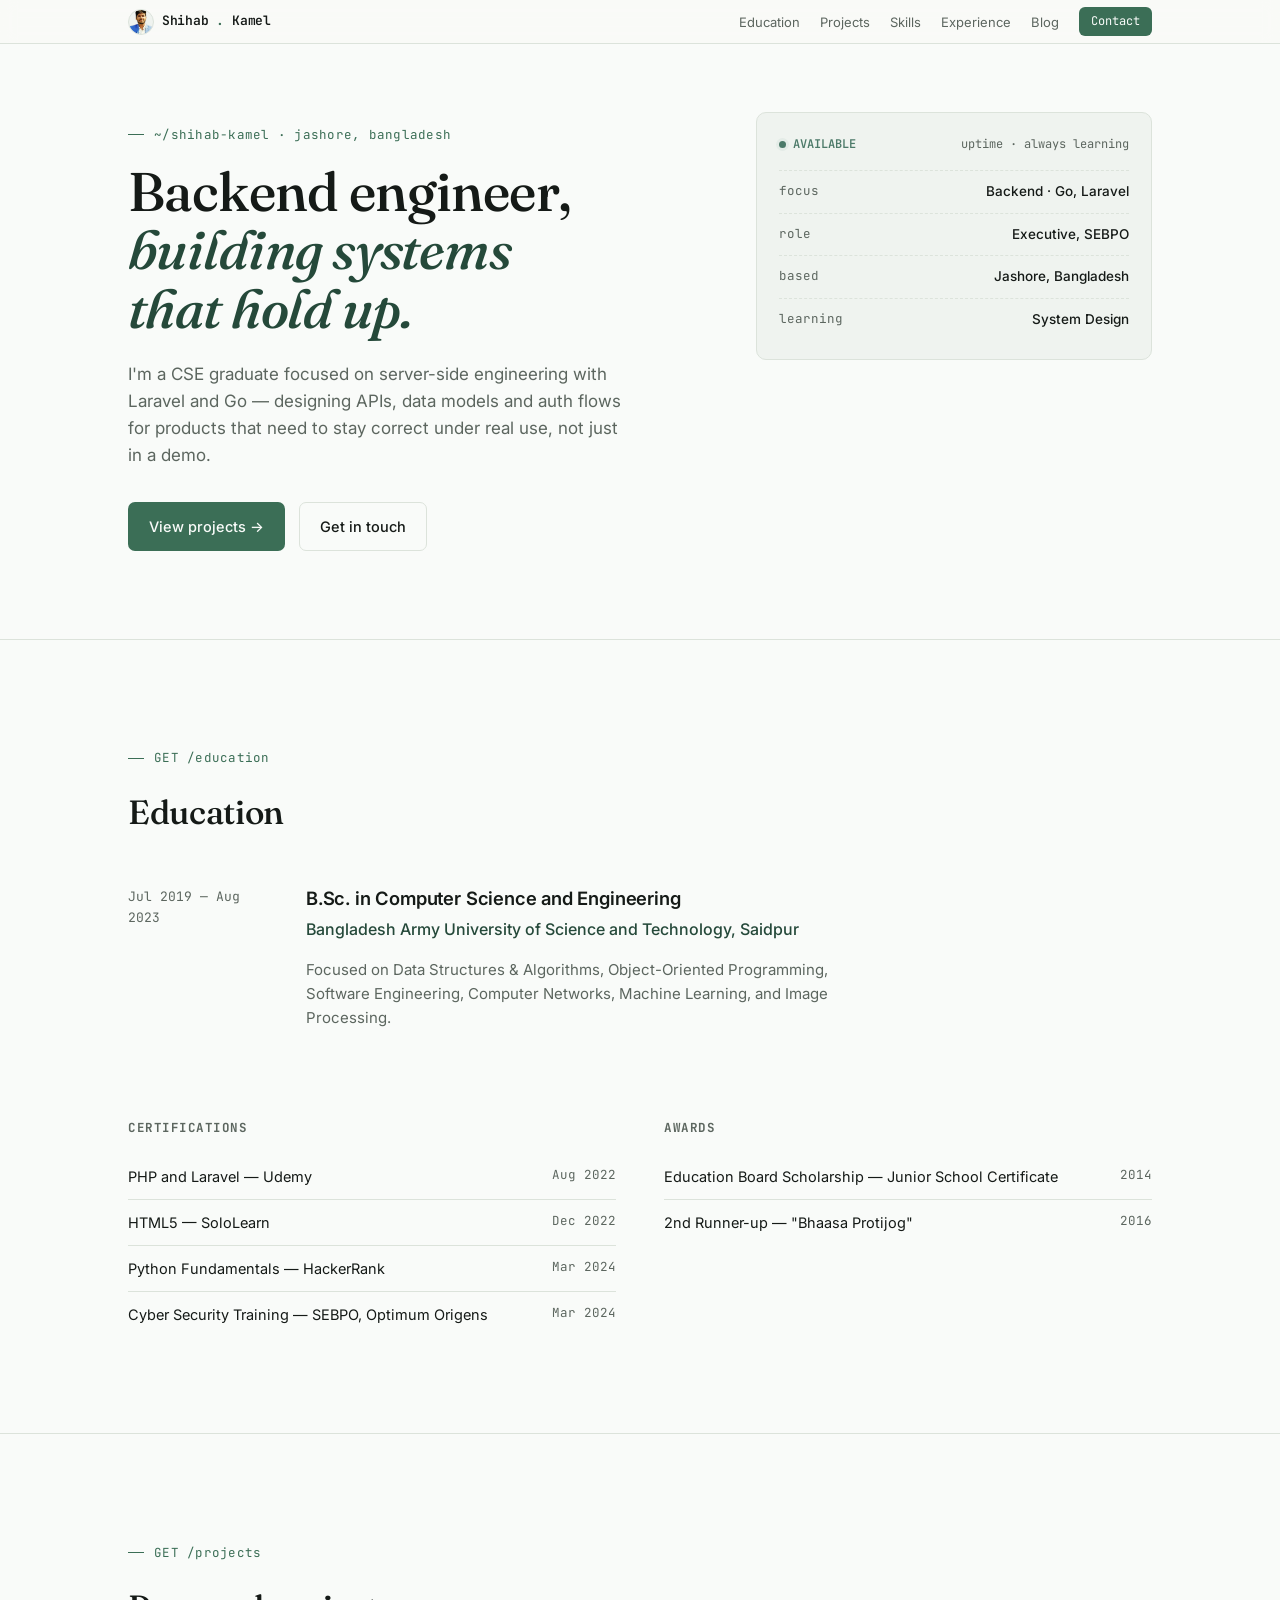
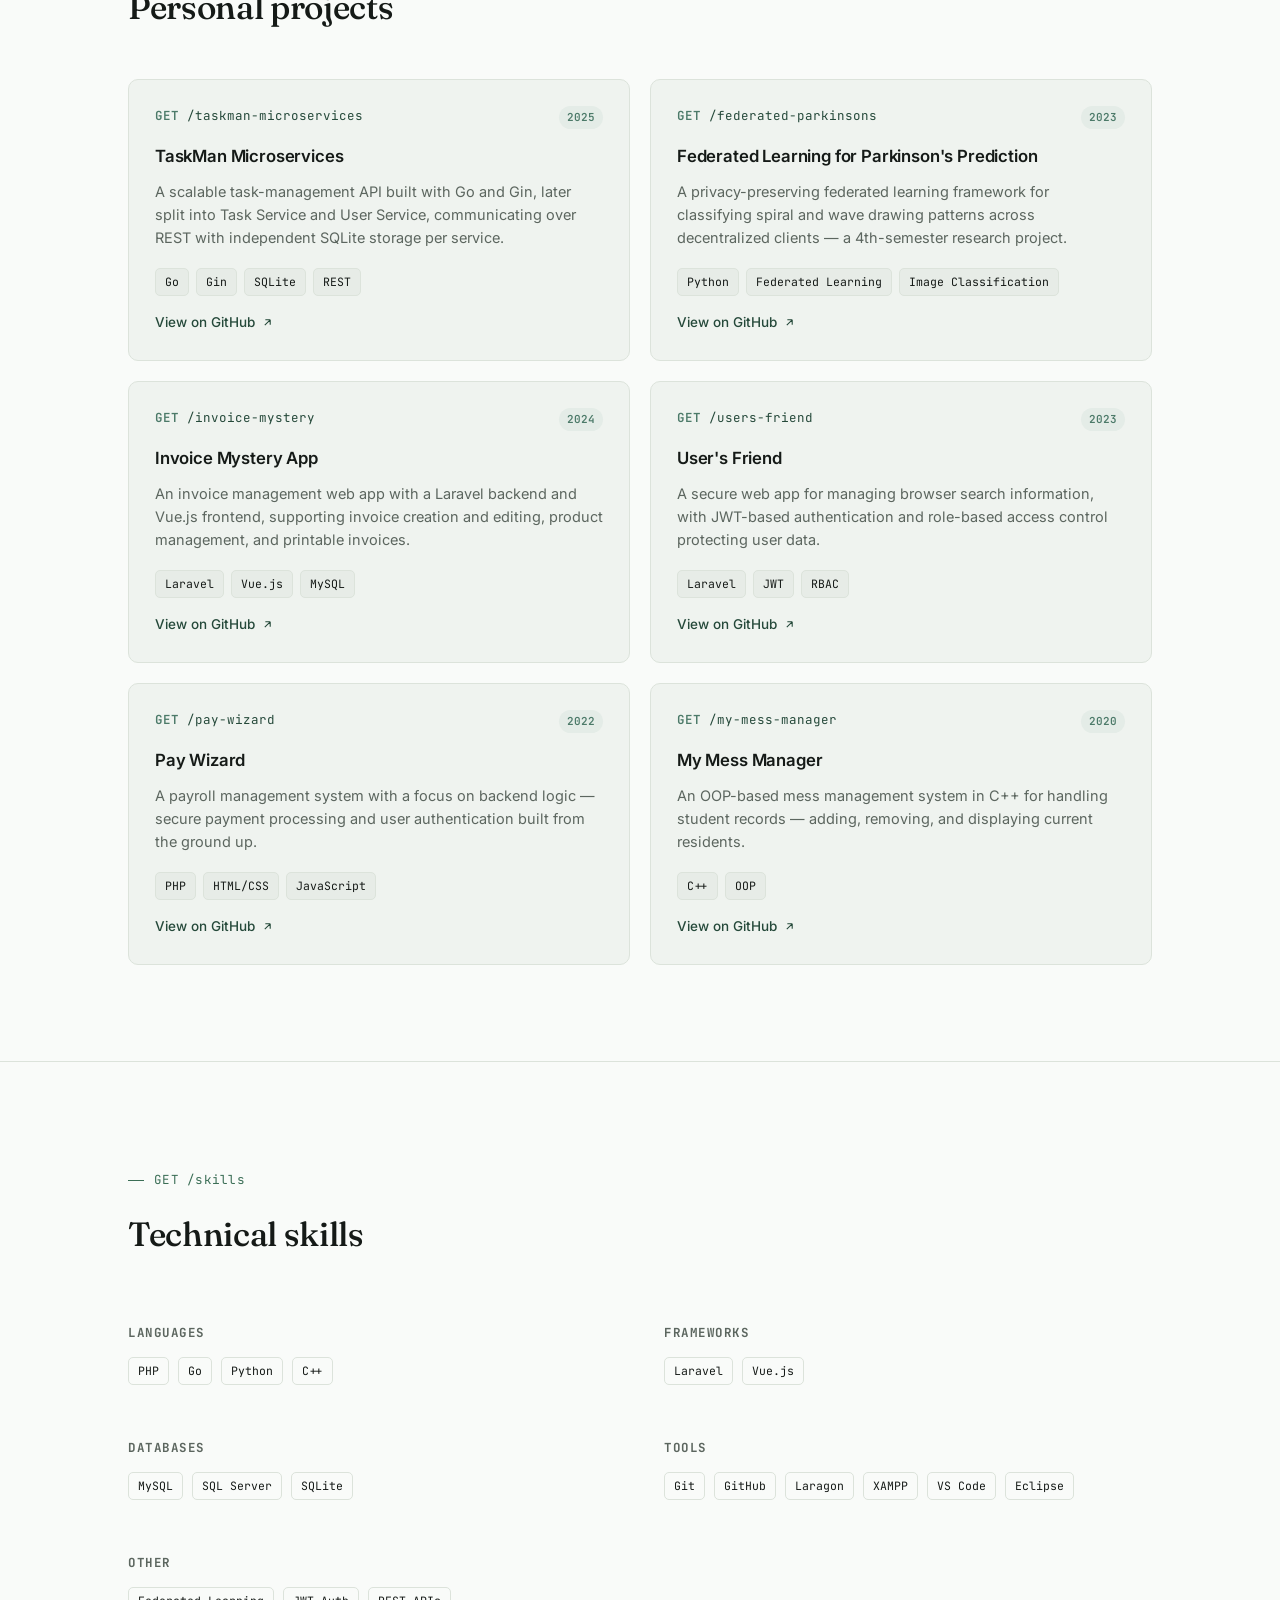
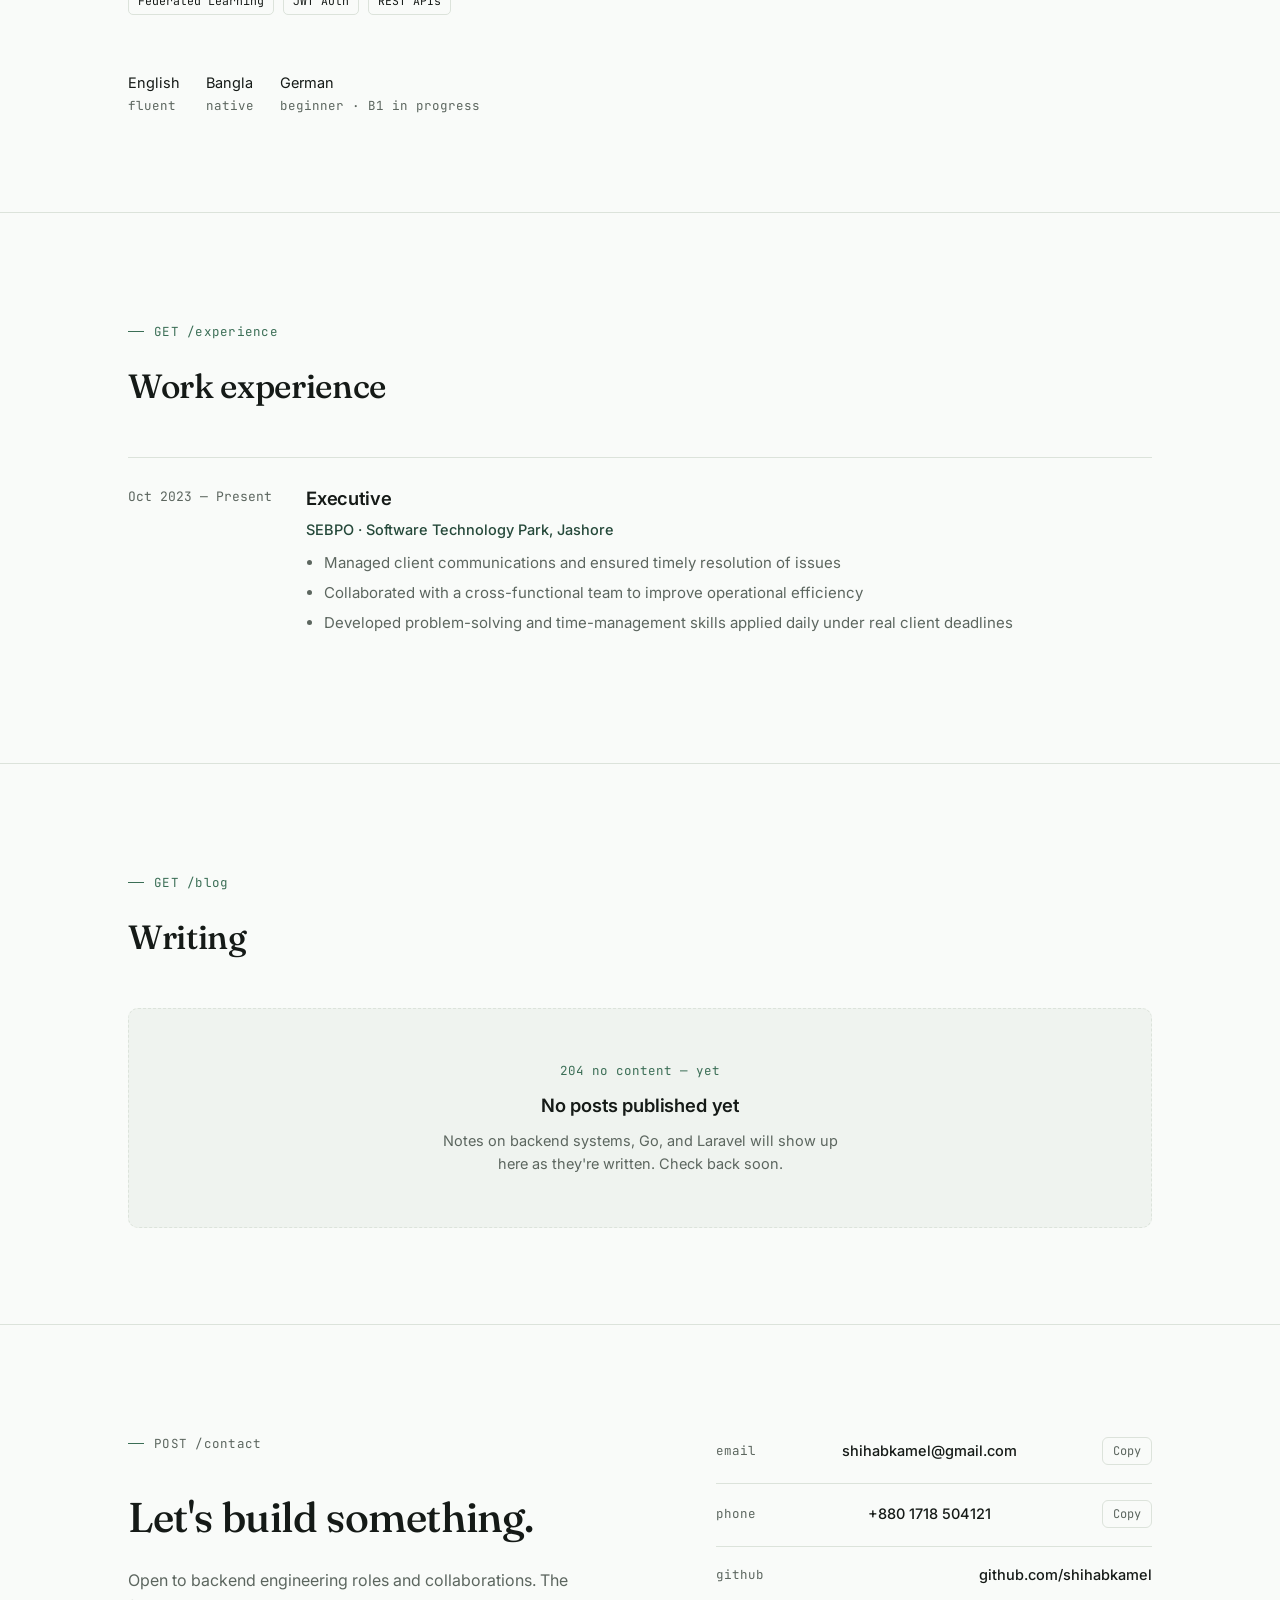
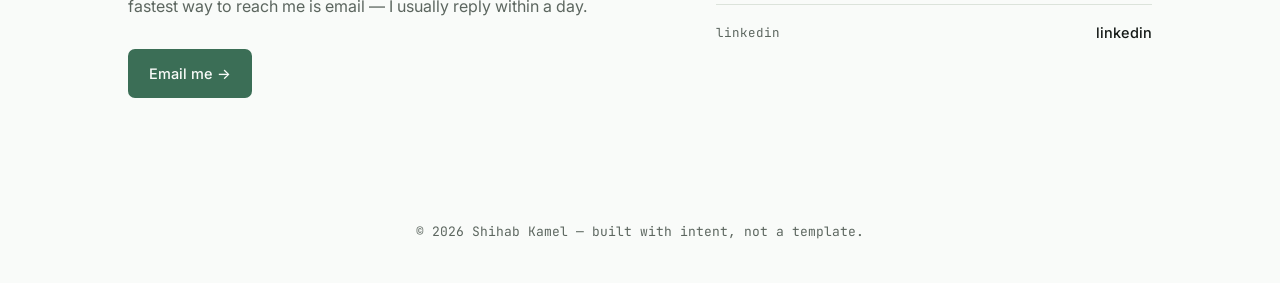
==== commit 5aedf55b: "github link updated" ====
--- a/index.html
+++ b/index.html
@@ -969,7 +969,7 @@
     <div class="nav-inner">
       <a href="#home" class="logo"><img
           src="[data-uri]"
-          alt="Shihab Kamel">Shihab<span>.</span>dev</a>
+          alt="Shihab Kamel">Shihab<span>.</span>Kamel</a>
       <button class="menu-btn" id="menuBtn" aria-label="Toggle menu" aria-expanded="false">
         <span></span><span></span><span></span>
       </button>
@@ -1287,7 +1287,7 @@
             </li>
             <li>
               <span class="k">github</span>
-              <a class="v" href="#">github.com/shihabkamel</a>
+              <a class="v" href="https://github.com/shihabkamel">github.com/shihabkamel</a>
             </li>
             <li>
               <span class="k">linkedin</span>
